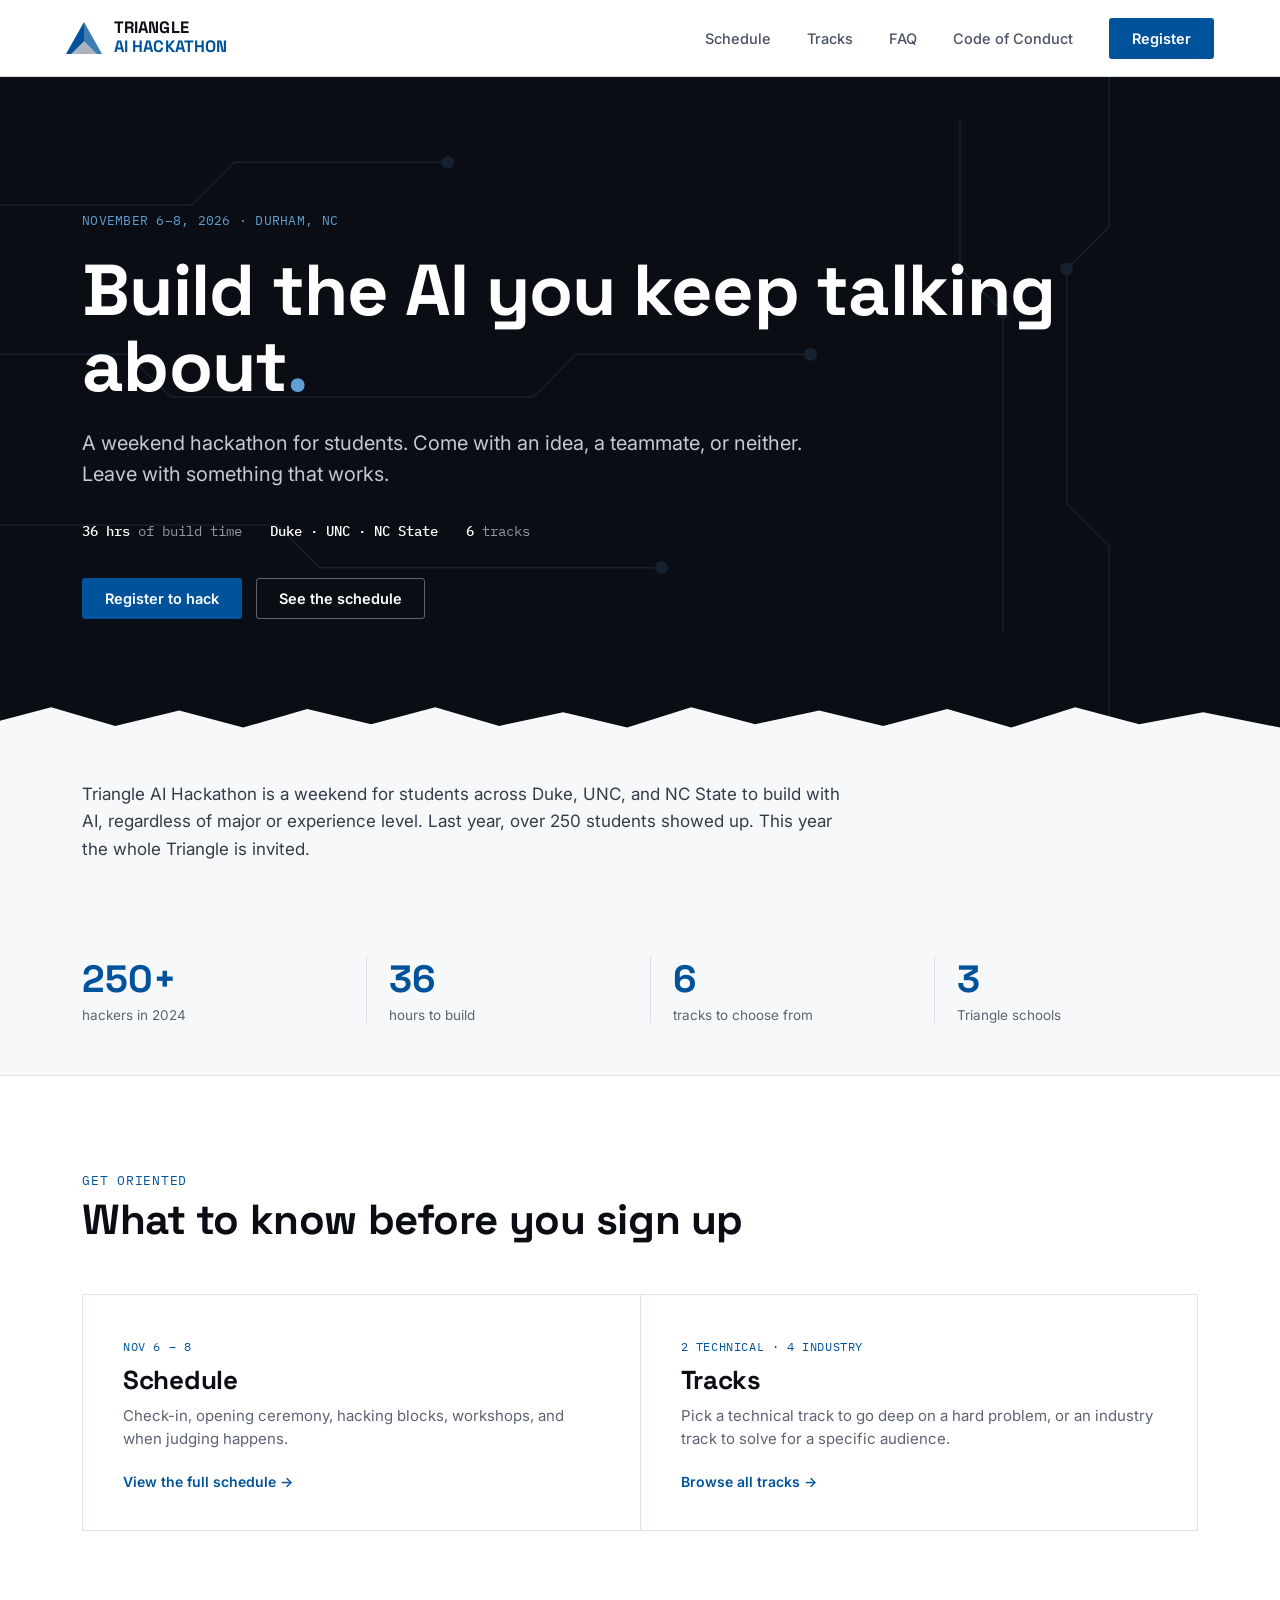
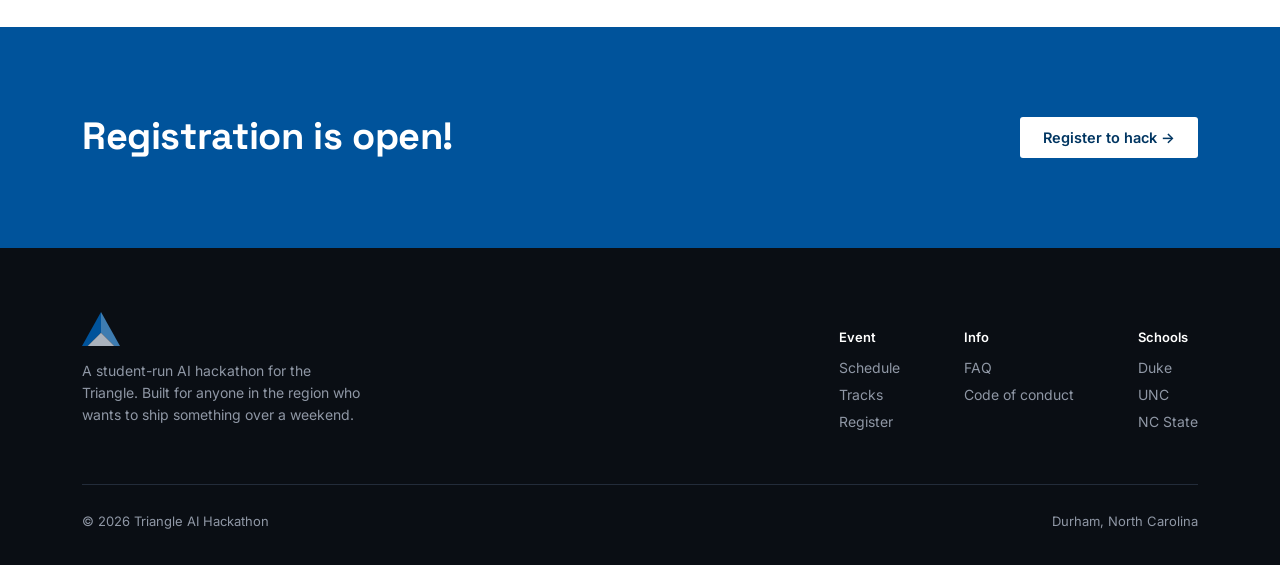
==== index.html @ 29e6e309 "smaller updates" ====
<!DOCTYPE html>
<html lang="en">
<head>
<meta charset="UTF-8">
<meta name="viewport" content="width=device-width, initial-scale=1.0">
<title>Triangle AI Hackathon</title>
<link rel="preconnect" href="https://fonts.googleapis.com">
<link rel="preconnect" href="https://fonts.gstatic.com" crossorigin>
<link href="https://fonts.googleapis.com/css2?family=Space+Grotesk:wght@500;600;700&family=Inter:wght@400;500;600&family=IBM+Plex+Mono:wght@500&display=swap" rel="stylesheet">
<link rel="stylesheet" href="styles.css">
<link rel="icon" type="image/svg+xml" href="logo/logo-mark-tight.svg">
</head>
<body>
<header>
  <div class="wrap nav">
    <a href="index.html" class="brand">
      <img class="mark" src="logo/logo-mark-tight.svg" alt="">
      <span class="brand-text">TRIANGLE<span>AI HACKATHON</span></span>
    </a>
    <nav class="links">
      <a class="nav-link" href="schedule.html">Schedule</a>
      <a class="nav-link" href="tracks.html">Tracks</a>
      <a class="nav-link" href="faq.html">FAQ</a>
      <a class="nav-link" href="code-of-conduct.html">Code of Conduct</a>
      <a class="btn btn-primary" href="https://duke.qualtrics.com/jfe/form/SV_09btZzl4Cdpi0Ae" target="_blank" rel="noopener">Register</a>
    </nav>
  </div>
</header>

<section class="hero">
  <svg class="hero-circuit" viewBox="0 0 1200 600" preserveAspectRatio="none">
    <g fill="none" stroke="#4e86be" stroke-width="1.4">
      <path d="M0 120 H180 L220 80 H420"/>
      <path d="M0 260 H120 L160 300 H500 L540 260 H760"/>
      <path d="M0 420 H260 L300 460 H620"/>
      <path d="M900 40 V180 L940 220 V520"/>
      <path d="M1040 0 V140 L1000 180 V400 L1040 440 V600"/>
    </g>
    <g fill="#4e86be">
      <circle cx="420" cy="80" r="6"/>
      <circle cx="760" cy="260" r="6"/>
      <circle cx="620" cy="460" r="6"/>
      <circle cx="940" cy="220" r="6"/>
      <circle cx="1000" cy="180" r="6"/>
    </g>
  </svg>
  <div class="wrap hero-grid">
    <div class="hero-copy">
      <span class="hero-eyebrow">NOVEMBER 6&ndash;8, 2026 &middot; DURHAM, NC</span>
      <h1>Build the AI you keep talking about<span class="accent">.</span></h1>
      <p class="hero-sub">A weekend hackathon for students. Come with an idea, a teammate, or neither. Leave with something that works.</p>
      <div class="hero-meta">
        <span><strong>36 hrs</strong> of build time</span>
        <span><strong>Duke &middot; UNC &middot; NC State</strong></span>
        <span><strong>6</strong> tracks</span>
      </div>
      <div class="hero-actions">
        <a href="https://duke.qualtrics.com/jfe/form/SV_09btZzl4Cdpi0Ae" target="_blank" rel="noopener" class="btn btn-primary">Register to hack</a>
        <a href="schedule.html" class="btn btn-ghost-dark">See the schedule</a>
      </div>
    </div>
  </div>
  <span class="jagged"></span>
</section>

<section class="stats">
  <div class="wrap">
    <p class="about-line">Triangle AI Hackathon is a weekend for students across Duke, UNC, and NC State to build with AI, regardless of major or experience level. Last year, over 250 students showed up. This year the whole Triangle is invited.</p>
    <div class="stats-row">
      <div class="stat"><div class="num">250+</div><div class="label">hackers in 2024</div></div>
      <div class="stat"><div class="num">36</div><div class="label">hours to build</div></div>
      <div class="stat"><div class="num">6</div><div class="label">tracks to choose from</div></div>
      <div class="stat"><div class="num">3</div><div class="label">Triangle schools</div></div>
    </div>
  </div>
</section>

<section class="teasers">
  <div class="wrap">
    <div class="section-head">
      <div>
        <span class="section-tag">Get oriented</span>
        <h2>What to know before you sign up</h2>
      </div>
    </div>
    <div class="teaser-grid">
      <a class="teaser-card" href="schedule.html">
        <div>
          <span class="teaser-kicker">Nov 6 &ndash; 8</span>
          <h3>Schedule</h3>
          <p class="desc">Check-in, opening ceremony, hacking blocks, workshops, and when judging happens.</p>
        </div>
        <span class="teaser-go">View the full schedule &rarr;</span>
      </a>
      <a class="teaser-card" href="tracks.html">
        <div>
          <span class="teaser-kicker">2 technical &middot; 4 industry</span>
          <h3>Tracks</h3>
          <p class="desc">Pick a technical track to go deep on a hard problem, or an industry track to solve for a specific audience.</p>
        </div>
        <span class="teaser-go">Browse all tracks &rarr;</span>
      </a>
    </div>
  </div>
</section>

<section class="cta-band" id="register">
  <div class="wrap cta-inner">
    <div>
      <h2>Registration is open!</h2>    </div>
    <a href="https://duke.qualtrics.com/jfe/form/SV_09btZzl4Cdpi0Ae" target="_blank" rel="noopener" class="btn btn-on-blue">Register to hack &rarr;</a>
  </div>
</section>

<footer>
  <div class="wrap">
    <div class="foot-top">
      <div class="foot-brand">
        <img class="mark" src="logo/logo-mark-tight.svg" alt="">
        <p>A student-run AI hackathon for the Triangle. Built for anyone in the region who wants to ship something over a weekend.</p>
      </div>
      <div class="foot-cols">
        <div class="foot-col">
          <h4>Event</h4>
          <a href="schedule.html">Schedule</a>
          <a href="tracks.html">Tracks</a>
          <a href="https://duke.qualtrics.com/jfe/form/SV_09btZzl4Cdpi0Ae" target="_blank" rel="noopener">Register</a>
        </div>
        <div class="foot-col">
          <h4>Info</h4>
          <a href="faq.html">FAQ</a>
          <a href="code-of-conduct.html">Code of conduct</a>
        </div>
        <div class="foot-col">
          <h4>Schools</h4>
          <a href="#">Duke</a>
          <a href="#">UNC</a>
          <a href="#">NC State</a>
        </div>
      </div>
    </div>
    <div class="foot-bottom">
      <span>&copy; 2026 Triangle AI Hackathon</span>
      <span>Durham, North Carolina</span>
    </div>
  </div>
</footer>
</body>
</html>
---- styles.css ----
:root{
  --ink:#0a0e14;
  --ink-soft:#131a24;
  --blue:#00539b;
  --blue-deep:#003561;
  --blue-soft:#5f9fd4;
  --silver:#aab2bd;
  --silver-light:#e9ecf1;
  --paper:#f7f8fa;
  --white:#ffffff;
  --line:#dde1e8;
  --line-dark:#232c3a;
  --display: 'Space Grotesk', sans-serif;
  --body: 'Inter', sans-serif;
  --mono: 'IBM Plex Mono', monospace;
}
*{box-sizing:border-box;}
html{scroll-behavior:smooth;}
body{
  margin:0;
  font-family:var(--body);
  color:var(--ink);
  background:var(--paper);
  -webkit-font-smoothing:antialiased;
}
a{color:inherit;text-decoration:none;}
img,svg{display:block;max-width:100%;}
.wrap{max-width:1180px;margin:0 auto;padding:0 32px;}
h1,h2,h3{font-family:var(--display);margin:0;line-height:1.05;letter-spacing:-0.01em;}
p{margin:0;}
.mark{display:block;}

/* ---------- NAV ---------- */
header{position:sticky;top:0;z-index:40;background:rgba(255,255,255,0.92);backdrop-filter:blur(10px);border-bottom:1px solid var(--line);}
.nav{display:flex;align-items:center;justify-content:space-between;height:76px;}
.wrap.nav{padding:0 16px;}
.brand{display:flex;align-items:center;gap:12px;}
.brand .mark{height:32px;width:auto;}
.brand-text{font-family:var(--display);font-weight:700;font-size:16.5px;letter-spacing:0.01em;line-height:1.15;}
.brand-text span{display:block;color:var(--blue);}
nav.links{display:flex;align-items:center;gap:36px;}
nav.links a.nav-link{font-size:14.5px;font-weight:500;color:#4a5361;position:relative;padding:4px 0;}
nav.links a.nav-link.current{color:var(--ink);}
nav.links a.nav-link:hover{color:var(--ink);}
nav.links a.nav-link::after{content:"";position:absolute;left:0;right:0;bottom:-2px;height:2px;background:var(--blue);transform:scaleX(0);transform-origin:left;transition:transform .2s ease;}
nav.links a.nav-link:hover::after,nav.links a.nav-link.current::after{transform:scaleX(1);}
.btn{display:inline-flex;align-items:center;gap:8px;font-family:var(--body);font-weight:600;font-size:14.5px;padding:11px 22px;border-radius:3px;border:1.5px solid transparent;cursor:pointer;transition:all .18s ease;}
.btn-primary{background:var(--blue);color:#fff;}
.btn-primary:hover{background:var(--blue-deep);}
.btn-ghost-dark{border-color:rgba(255,255,255,0.35);color:#fff;}
.btn-ghost-dark:hover{border-color:#fff;background:rgba(255,255,255,0.08);}
.btn-ghost-light{border-color:#c9ced7;color:var(--ink);}
.btn-ghost-light:hover{border-color:var(--ink);}
.btn-on-blue{background:#fff;color:var(--blue-deep);}
.btn-on-blue:hover{background:var(--silver-light);}

/* ---------- PAGE HEADER (non-home pages) ---------- */
.page-header{background:var(--ink);color:#fff;padding:180px 0 132px;position:relative;overflow:hidden;}
.page-header .wrap{position:relative;z-index:2;}
.page-header .section-tag{color:var(--blue-soft);}
.page-header h1{font-size:clamp(42px,6vw,68px);color:#fff;}
.page-header p{color:#a7aebb;font-size:18px;max-width:560px;margin-top:18px;line-height:1.6;}

/* ---------- HERO (home only) ---------- */
.hero{position:relative;overflow:hidden;background:var(--ink);color:#fff;padding:132px 0 0;}
.hero-circuit{position:absolute;inset:0;opacity:0.16;pointer-events:none;}
.hero-grid{position:relative;z-index:2;}
.hero-copy{max-width:1000px;}
.hero-eyebrow{font-family:var(--mono);font-size:13px;color:var(--blue-soft);letter-spacing:0.02em;margin-bottom:40px;}
.hero h1{font-size:clamp(48px, 6.4vw, 72px);font-weight:700;color:#fff;margin-top:24px;}
.hero h1 .accent{color:var(--blue-soft);}
.hero-sub{font-size:20px;color:#c3c9d3;max-width:760px;margin-top:24px;line-height:1.55;}
.hero-meta{display:flex;gap:28px;flex-wrap:wrap;margin-top:32px;font-family:var(--mono);font-size:13.5px;color:#8f97a5;}
.hero-meta strong{color:#fff;font-weight:500;}
.hero-actions{display:flex;gap:14px;margin-top:38px;padding-bottom:88px;flex-wrap:wrap;}

.jagged{display:block;width:100%;height:34px;background:var(--paper);clip-path:polygon(0% 100%,0% 40%,4% 0%,9% 55%,14% 10%,19% 60%,24% 5%,29% 50%,34% 0%,39% 55%,44% 15%,49% 60%,54% 0%,59% 50%,64% 10%,69% 55%,74% 5%,79% 60%,84% 0%,89% 50%,94% 15%,100% 60%,100% 100%);}
.jagged.on-ink{background:var(--ink);}

/* ---------- STATS STRIP ---------- */
.stats{background:var(--paper);border-bottom:1px solid var(--line);}
.stats-row{display:grid;grid-template-columns:repeat(4,1fr);padding:52px 0;gap:20px;}
.stat{border-left:1px solid var(--line);padding-left:22px;}
.stat:first-child{border-left:none;padding-left:0;}
.stat .num{font-family:var(--display);font-size:38px;font-weight:700;color:var(--blue);}
.stat .label{font-size:13.5px;color:#5c6472;margin-top:4px;}
.about-line{max-width:760px;font-size:17px;color:#333c48;line-height:1.6;padding:40px 0 40px;}

/* ---------- TEASER LINKS (home) ---------- */
.teasers{background:#fff;padding:96px 0;}
.teaser-grid{display:grid;grid-template-columns:repeat(2,1fr);gap:1px;background:var(--line);border:1px solid var(--line);margin-top:52px;}
.teaser-card{background:#fff;padding:40px;display:flex;flex-direction:column;justify-content:space-between;min-height:220px;transition:background .18s ease;}
.teaser-card:hover{background:var(--paper);}
.teaser-kicker{font-family:var(--mono);font-size:12px;color:var(--blue);text-transform:uppercase;letter-spacing:0.05em;}
.teaser-card h3{font-size:26px;margin-top:12px;}
.teaser-card p.desc{color:#5c6472;font-size:15px;margin-top:10px;line-height:1.55;}
.teaser-go{font-weight:600;font-size:14px;color:var(--blue);margin-top:22px;}

/* ---------- SECTION HEADS ---------- */
.section{padding:96px 0;}
.section-head{display:flex;justify-content:space-between;align-items:flex-end;gap:24px;margin-bottom:52px;flex-wrap:wrap;}
.section-head h2{font-size:clamp(30px,3.6vw,42px);}
.section-head p{color:#5c6472;font-size:15.5px;max-width:380px;line-height:1.55;}
.section-tag{font-family:var(--mono);font-size:12.5px;color:var(--blue);text-transform:uppercase;letter-spacing:0.06em;margin-bottom:10px;display:block;}
.on-dark .section-tag{color:var(--blue-soft);}
.on-dark .section-head p{color:#a7aebb;}

/* ---------- SCHEDULE ---------- */
.schedule{background:#fff;}
.day-tabs{display:flex;gap:8px;margin-bottom:36px;}
.day-tab{font-family:var(--mono);font-size:13px;padding:9px 18px;border:1px solid var(--line);border-radius:3px;color:#5c6472;background:#fff;cursor:pointer;transition:all .15s ease;}
.day-tab:hover{border-color:var(--ink);color:var(--ink);}
.day-tab.active{background:var(--ink);color:#fff;border-color:var(--ink);}
.day-panel{display:none;}
.day-panel.active{display:block;}
.timeline{border-top:1px solid var(--line);}
.t-row{display:grid;grid-template-columns:120px 1fr;gap:24px;padding:22px 0;border-bottom:1px solid var(--line);}
.t-time{font-family:var(--mono);font-size:13.5px;color:var(--blue);padding-top:2px;}
.t-title{font-weight:600;font-size:16px;}
.t-desc{color:#5c6472;font-size:14.5px;margin-top:4px;line-height:1.5;}

/* ---------- TRACKS ---------- */
.tracks{background:#fff;color:var(--ink);}
.track-group-label{display:flex;align-items:center;gap:14px;margin:0 0 24px;}
.track-group-label .n{font-family:var(--mono);font-size:12px;color:var(--blue);text-transform:uppercase;letter-spacing:0.06em;}
.track-group-label .rule{flex:1;height:1px;background:var(--line);}
.track-featured{display:grid;grid-template-columns:repeat(2,1fr);gap:1px;background:var(--line);border:1px solid var(--line);margin-bottom:72px;}
.track-featured .track-card{min-height:260px;padding:44px 38px;justify-content:flex-start;}
.track-featured .track-name{font-size:28px;}
.track-featured .track-desc{font-size:15px;max-width:340px;}
.track-featured.industry{margin-bottom:0;}
.track-card{background:#fff;padding:30px 26px;min-height:190px;display:flex;flex-direction:column;justify-content:space-between;}
.track-card:hover{background:var(--paper);}
.track-icon{width:44px;height:44px;border-radius:10px;background:#eaf1f8;display:flex;align-items:center;justify-content:center;margin-bottom:16px;}
.track-icon svg{width:22px;height:22px;color:var(--blue);}
.track-kind{font-family:var(--mono);font-size:11px;letter-spacing:0.04em;text-transform:uppercase;color:var(--blue);}
.track-name{font-family:var(--display);font-size:20px;font-weight:600;margin-top:14px;color:var(--ink);}
.track-desc{color:#5c6472;font-size:13.5px;line-height:1.55;margin-top:10px;}

/* ---------- FAQ ---------- */
.faq-list{border-top:1px solid var(--line);}
.faq-item{border-bottom:1px solid var(--line);}
.faq-q{width:100%;text-align:left;background:none;border:none;cursor:pointer;padding:24px 0;display:flex;justify-content:space-between;align-items:center;gap:20px;font-family:var(--body);font-weight:600;font-size:16px;color:var(--ink);}
.faq-q .plus{font-family:var(--mono);font-size:18px;color:var(--blue);transition:transform .2s ease;flex:none;}
.faq-item.open .plus{transform:rotate(45deg);}
.faq-a{max-height:0;overflow:hidden;transition:max-height .25s ease;}
.faq-item.open .faq-a{max-height:400px;}
.faq-a-inner{padding:0 0 24px;color:#5c6472;font-size:14.5px;line-height:1.65;max-width:900px;}


/* ---------- CODE OF CONDUCT ---------- */
.conduct-body{max-width:720px;}
.conduct-body h3{font-size:19px;margin-top:40px;margin-bottom:14px;}
.conduct-body h3:first-child{margin-top:0;}
.conduct-body p{color:#3a4250;font-size:15.5px;line-height:1.7;margin-bottom:14px;}
.conduct-body a.email{color:var(--blue);font-weight:600;}

/* ---------- CTA BAND ---------- */
.cta-band{background:var(--blue);color:#fff;padding:90px 0;}
.cta-inner{display:flex;justify-content:space-between;align-items:center;gap:32px;flex-wrap:wrap;}
.cta-inner h2{font-size:clamp(28px,3.4vw,38px);max-width:520px;}
.cta-note{font-size:14px;color:#cfe0f0;margin-top:10px;}

/* ---------- FOOTER ---------- */
footer{background:var(--ink);color:#8f97a5;padding:64px 0 36px;}
.foot-top{display:flex;justify-content:space-between;gap:40px;flex-wrap:wrap;padding-bottom:44px;border-bottom:1px solid var(--line-dark);}
.foot-brand .mark{height:34px;width:auto;margin-bottom:14px;}
.foot-brand p{font-size:14px;max-width:280px;line-height:1.6;}
.foot-cols{display:flex;gap:64px;flex-wrap:wrap;}
.foot-col h4{font-family:var(--body);font-size:13px;color:#fff;font-weight:600;margin-bottom:14px;}
.foot-col a{display:block;font-size:14px;color:#8f97a5;margin-bottom:10px;}
.foot-col a:hover{color:#fff;}
.foot-bottom{display:flex;justify-content:space-between;padding-top:28px;font-size:13px;flex-wrap:wrap;gap:10px;}

@media (max-width: 860px){
  nav.links{display:none;}
  .stats-row{grid-template-columns:repeat(2,1fr);}
  .stat:nth-child(3){border-left:none;padding-left:0;}
  .teaser-grid{grid-template-columns:1fr;}
  .track-featured{grid-template-columns:1fr;}
  .t-row{grid-template-columns:1fr;gap:6px;}
  .foot-top{flex-direction:column;}
}
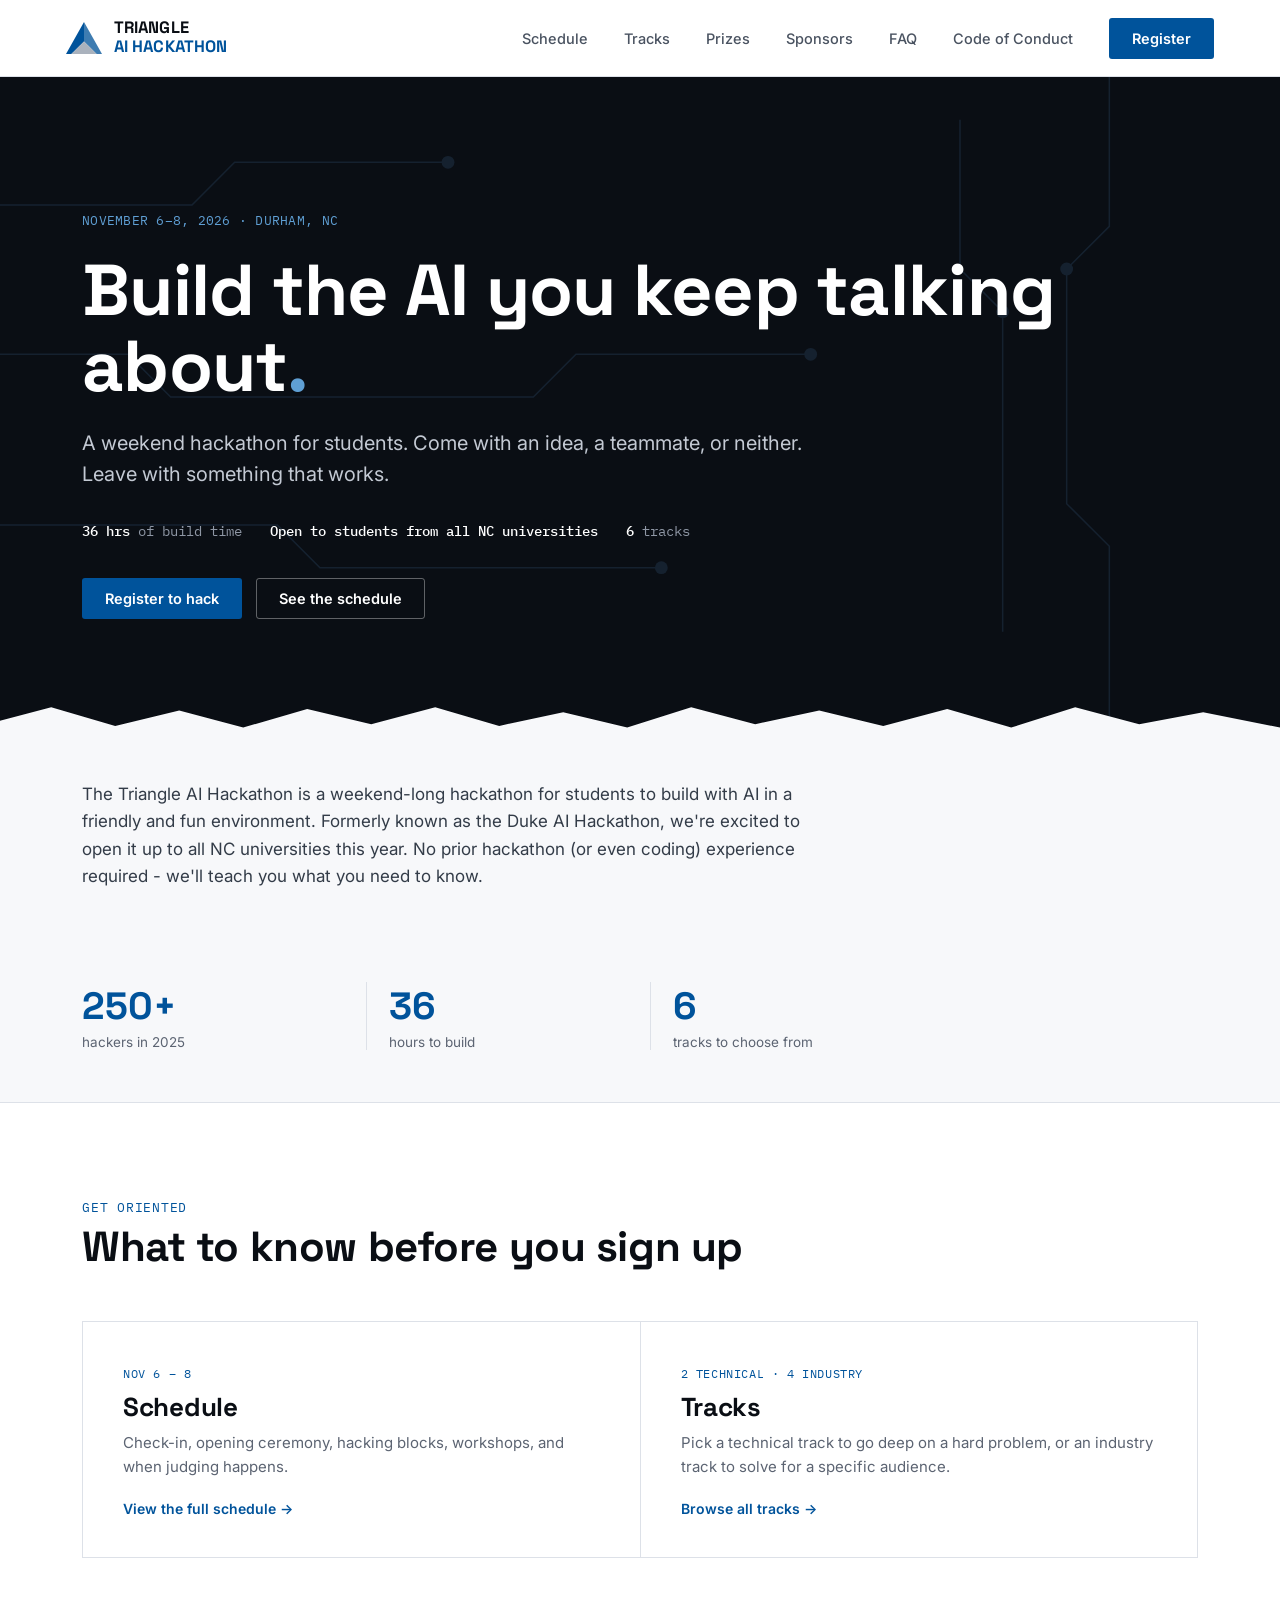
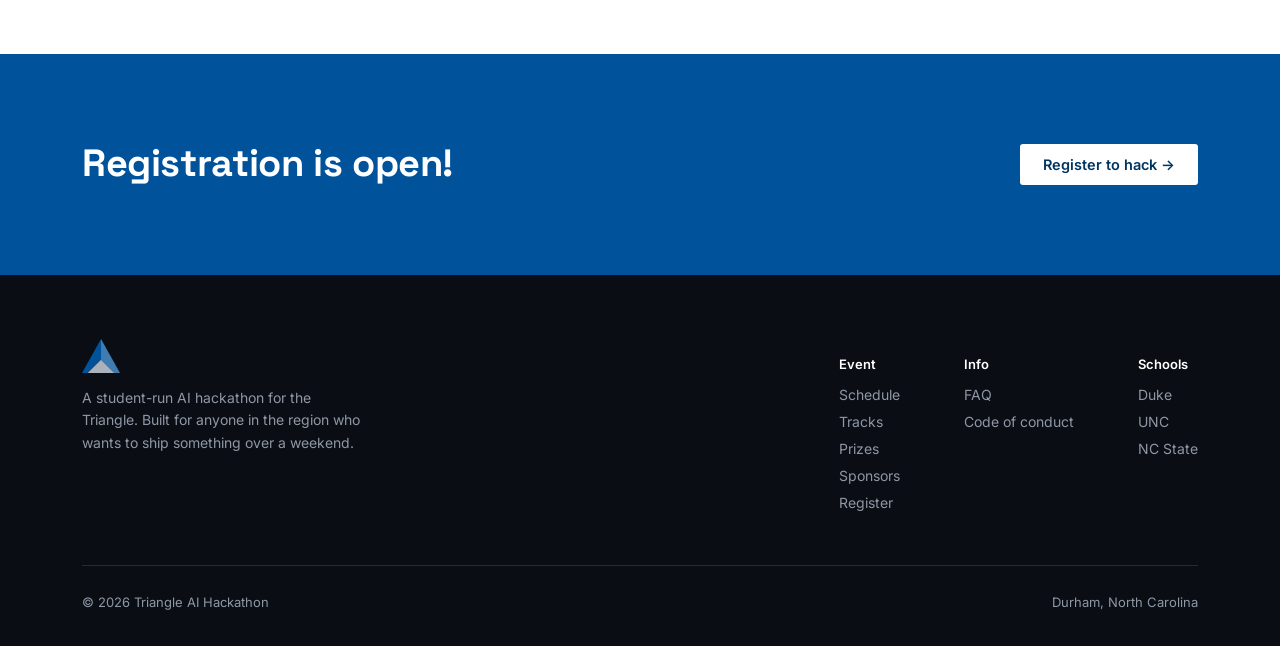
==== commit ca23fc5d: "added Prizes and Sponsors pages" ====
--- a/index.html
+++ b/index.html
@@ -20,6 +20,8 @@
     <nav class="links">
       <a class="nav-link" href="schedule.html">Schedule</a>
       <a class="nav-link" href="tracks.html">Tracks</a>
+      <a class="nav-link" href="prizes.html">Prizes</a>
+      <a class="nav-link" href="sponsors.html">Sponsors</a>
       <a class="nav-link" href="faq.html">FAQ</a>
       <a class="nav-link" href="code-of-conduct.html">Code of Conduct</a>
       <a class="btn btn-primary" href="https://duke.qualtrics.com/jfe/form/SV_09btZzl4Cdpi0Ae" target="_blank" rel="noopener">Register</a>
@@ -51,7 +53,7 @@
       <p class="hero-sub">A weekend hackathon for students. Come with an idea, a teammate, or neither. Leave with something that works.</p>
       <div class="hero-meta">
         <span><strong>36 hrs</strong> of build time</span>
-        <span><strong>Duke &middot; UNC &middot; NC State</strong></span>
+        <span><strong>Open to students from all NC universities</strong></span>
         <span><strong>6</strong> tracks</span>
       </div>
       <div class="hero-actions">
@@ -65,12 +67,11 @@
 
 <section class="stats">
   <div class="wrap">
-    <p class="about-line">Triangle AI Hackathon is a weekend for students across Duke, UNC, and NC State to build with AI, regardless of major or experience level. Last year, over 250 students showed up. This year the whole Triangle is invited.</p>
+    <p class="about-line">The Triangle AI Hackathon is a weekend-long hackathon for students to build with AI in a friendly and fun environment. Formerly known as the Duke AI Hackathon, we're excited to open it up to all NC universities this year. No prior hackathon (or even coding) experience required - we'll teach you what you need to know.</p>
     <div class="stats-row">
-      <div class="stat"><div class="num">250+</div><div class="label">hackers in 2024</div></div>
+      <div class="stat"><div class="num">250+</div><div class="label">hackers in 2025</div></div>
       <div class="stat"><div class="num">36</div><div class="label">hours to build</div></div>
       <div class="stat"><div class="num">6</div><div class="label">tracks to choose from</div></div>
-      <div class="stat"><div class="num">3</div><div class="label">Triangle schools</div></div>
     </div>
   </div>
 </section>
@@ -124,6 +125,8 @@
           <h4>Event</h4>
           <a href="schedule.html">Schedule</a>
           <a href="tracks.html">Tracks</a>
+          <a href="prizes.html">Prizes</a>
+          <a href="sponsors.html">Sponsors</a>
           <a href="https://duke.qualtrics.com/jfe/form/SV_09btZzl4Cdpi0Ae" target="_blank" rel="noopener">Register</a>
         </div>
         <div class="foot-col">
--- a/styles.css
+++ b/styles.css
@@ -137,6 +137,29 @@
 .track-name{font-family:var(--display);font-size:20px;font-weight:600;margin-top:14px;color:var(--ink);}
 .track-desc{color:#5c6472;font-size:13.5px;line-height:1.55;margin-top:10px;}
 
+/* ---------- PRIZES ---------- */
+.prizes{background:#fff;}
+.prize-grid{display:grid;gap:20px;}
+.prize-grid.places{grid-template-columns:repeat(3,1fr);margin-bottom:72px;}
+.prize-grid.tracks{grid-template-columns:repeat(2,1fr);}
+.prize-card{background:#fff;border:1px solid var(--line);padding:44px 38px;min-height:240px;display:flex;flex-direction:column;}
+.prize-card:hover{background:var(--paper);}
+.prize-place{font-family:var(--mono);font-weight:700;font-size:12px;letter-spacing:0.04em;text-transform:uppercase;color:var(--blue);}
+.prize-amount{font-family:var(--display);font-size:28px;font-weight:600;margin-top:16px;line-height:1.15;color:var(--ink);}
+.prize-detail{color:#5c6472;font-size:15px;line-height:1.55;margin-top:10px;}
+.prize-sponsor{color:#5c6472;font-size:14.5px;line-height:1.5;margin-top:14px;}
+.prize-card > .prize-sponsor:last-child{margin-top:auto;padding-top:28px;}
+.prize-also{margin-top:28px;padding-top:28px;border-top:1px solid var(--line);}
+.prize-sponsor a{color:var(--blue);font-weight:600;}
+.prize-sponsor a:hover{text-decoration:underline;}
+
+/* ---------- SPONSORS ---------- */
+.sponsors{background:#fff;}
+.sponsor-grid{display:grid;grid-template-columns:repeat(3,1fr);gap:20px;}
+.sponsor-card{background:#fff;border:1px solid var(--line);min-height:180px;display:flex;align-items:center;justify-content:center;padding:36px 32px;}
+.sponsor-card:hover{background:var(--paper);}
+.sponsor-card img{width:100%;height:84px;object-fit:contain;}
+
 /* ---------- FAQ ---------- */
 .faq-list{border-top:1px solid var(--line);}
 .faq-item{border-bottom:1px solid var(--line);}
@@ -178,6 +201,7 @@
   .stat:nth-child(3){border-left:none;padding-left:0;}
   .teaser-grid{grid-template-columns:1fr;}
   .track-featured{grid-template-columns:1fr;}
+  .prize-grid.places,.prize-grid.tracks,.sponsor-grid{grid-template-columns:1fr;}
   .t-row{grid-template-columns:1fr;gap:6px;}
   .foot-top{flex-direction:column;}
 }
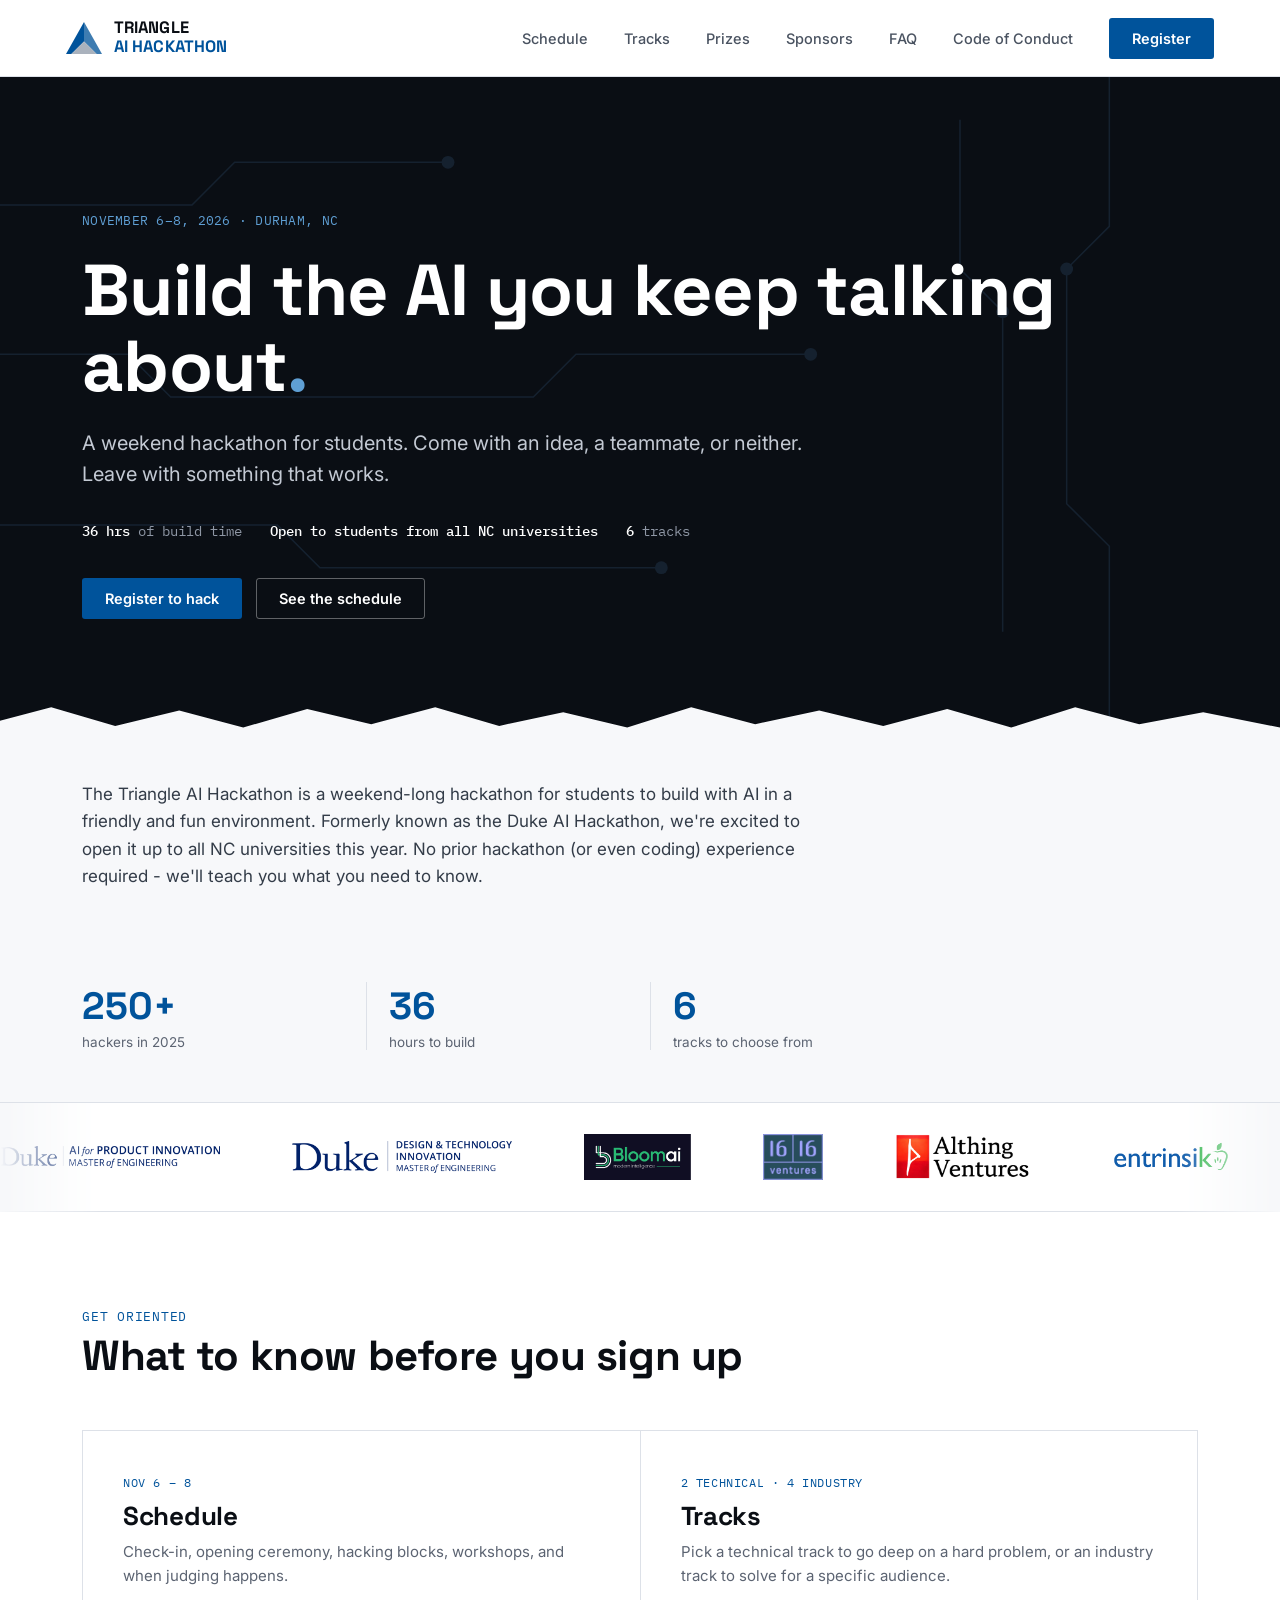
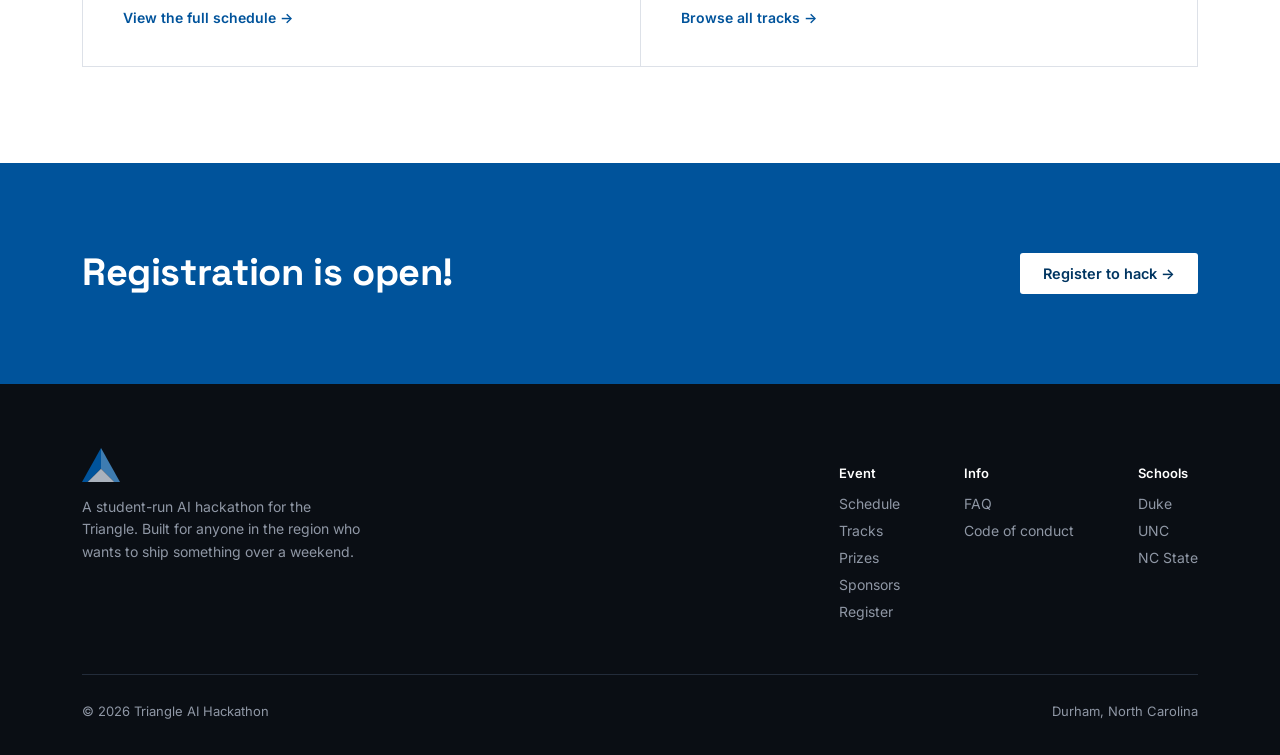
==== commit c2c0b6d3: "added sponsors ribbon to home" ====
--- a/index.html
+++ b/index.html
@@ -76,6 +76,29 @@
   </div>
 </section>
 
+<section class="logo-ribbon" aria-label="Sponsors">
+  <div class="ribbon-track">
+    <div class="ribbon-set">
+      <a href="https://masters.pratt.duke.edu/aipi/" target="_blank" rel="noopener"><img src="sponsors/Duke-MEng-AIPI-Logo-RGB-Horizontal-Navy.png" alt="Duke Master of Engineering in AI for Product Innovation"></a>
+      <a href="https://masters.pratt.duke.edu/design-technology-innovation/" target="_blank" rel="noopener"><img src="sponsors/Duke-MEng-DTI-Logo-RGB-Horizontal-Navy-768x110.png" alt="Duke Master of Engineering in Design and Technology Innovation"></a>
+      <a href="https://bloomai.co/" target="_blank" rel="noopener"><img src="sponsors/bloomai.jpg" alt="Bloom AI"></a>
+      <a href="https://www.1616ventures.com/" target="_blank" rel="noopener"><img src="sponsors/1616ventures.png" alt="1616 Ventures"></a>
+      <a href="https://althingventures.com/" target="_blank" rel="noopener"><img src="sponsors/althing-logo.png" alt="Althing Ventures"></a>
+      <a href="https://www.entrinsik.com/" target="_blank" rel="noopener"><img src="sponsors/entrinsik-logo.DRVSsdva.png" alt="Entrinsik"></a>
+      <a href="https://www.unlimited.ai/" target="_blank" rel="noopener"><img src="sponsors/unlimitedai.jpeg" alt="Unlimited AI"></a>
+    </div>
+    <div class="ribbon-set" aria-hidden="true">
+      <a href="https://masters.pratt.duke.edu/aipi/" target="_blank" rel="noopener" tabindex="-1"><img src="sponsors/Duke-MEng-AIPI-Logo-RGB-Horizontal-Navy.png" alt=""></a>
+      <a href="https://masters.pratt.duke.edu/design-technology-innovation/" target="_blank" rel="noopener" tabindex="-1"><img src="sponsors/Duke-MEng-DTI-Logo-RGB-Horizontal-Navy-768x110.png" alt=""></a>
+      <a href="https://bloomai.co/" target="_blank" rel="noopener" tabindex="-1"><img src="sponsors/bloomai.jpg" alt=""></a>
+      <a href="https://www.1616ventures.com/" target="_blank" rel="noopener" tabindex="-1"><img src="sponsors/1616ventures.png" alt=""></a>
+      <a href="https://althingventures.com/" target="_blank" rel="noopener" tabindex="-1"><img src="sponsors/althing-logo.png" alt=""></a>
+      <a href="https://www.entrinsik.com/" target="_blank" rel="noopener" tabindex="-1"><img src="sponsors/entrinsik-logo.DRVSsdva.png" alt=""></a>
+      <a href="https://www.unlimited.ai/" target="_blank" rel="noopener" tabindex="-1"><img src="sponsors/unlimitedai.jpeg" alt=""></a>
+    </div>
+  </div>
+</section>
+
 <section class="teasers">
   <div class="wrap">
     <div class="section-head">
--- a/styles.css
+++ b/styles.css
@@ -86,6 +86,18 @@
 .stat .label{font-size:13.5px;color:#5c6472;margin-top:4px;}
 .about-line{max-width:760px;font-size:17px;color:#333c48;line-height:1.6;padding:40px 0 40px;}
 
+/* ---------- SPONSOR RIBBON (home) ---------- */
+.logo-ribbon{background:#fff;border-bottom:1px solid var(--line);overflow:hidden;padding:28px 0;-webkit-mask-image:linear-gradient(90deg,transparent,#000 8%,#000 92%,transparent);mask-image:linear-gradient(90deg,transparent,#000 8%,#000 92%,transparent);}
+.ribbon-track{display:flex;width:max-content;animation:ribbon 42s linear infinite;}
+.logo-ribbon:hover .ribbon-track{animation-play-state:paused;}
+.ribbon-set{display:flex;align-items:center;gap:72px;padding-right:72px;}
+.ribbon-set a{display:flex;align-items:center;flex:none;height:52px;}
+.ribbon-set img{height:46px;width:auto;max-width:220px;object-fit:contain;}
+@keyframes ribbon{from{transform:translateX(0);}to{transform:translateX(-50%);}}
+@media (prefers-reduced-motion:reduce){
+  .ribbon-track{animation:none;}
+}
+
 /* ---------- TEASER LINKS (home) ---------- */
 .teasers{background:#fff;padding:96px 0;}
 .teaser-grid{display:grid;grid-template-columns:repeat(2,1fr);gap:1px;background:var(--line);border:1px solid var(--line);margin-top:52px;}
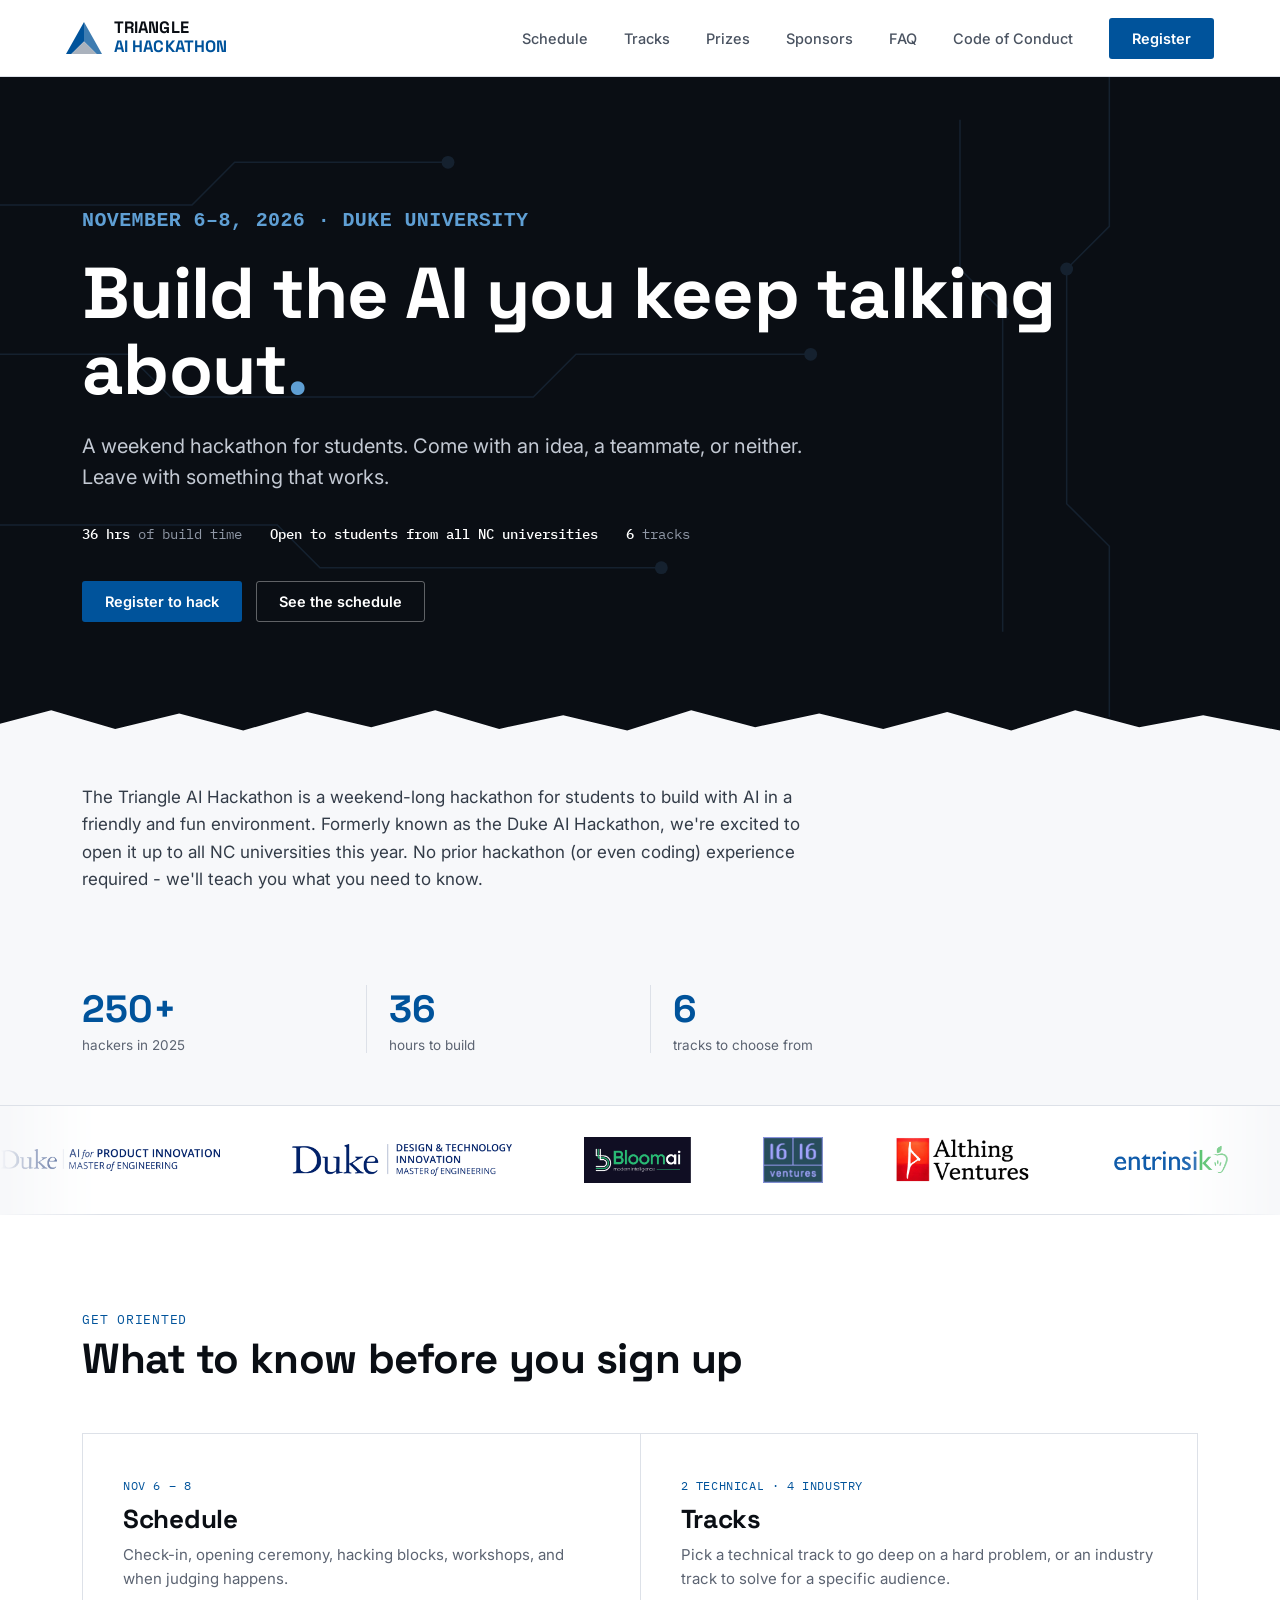
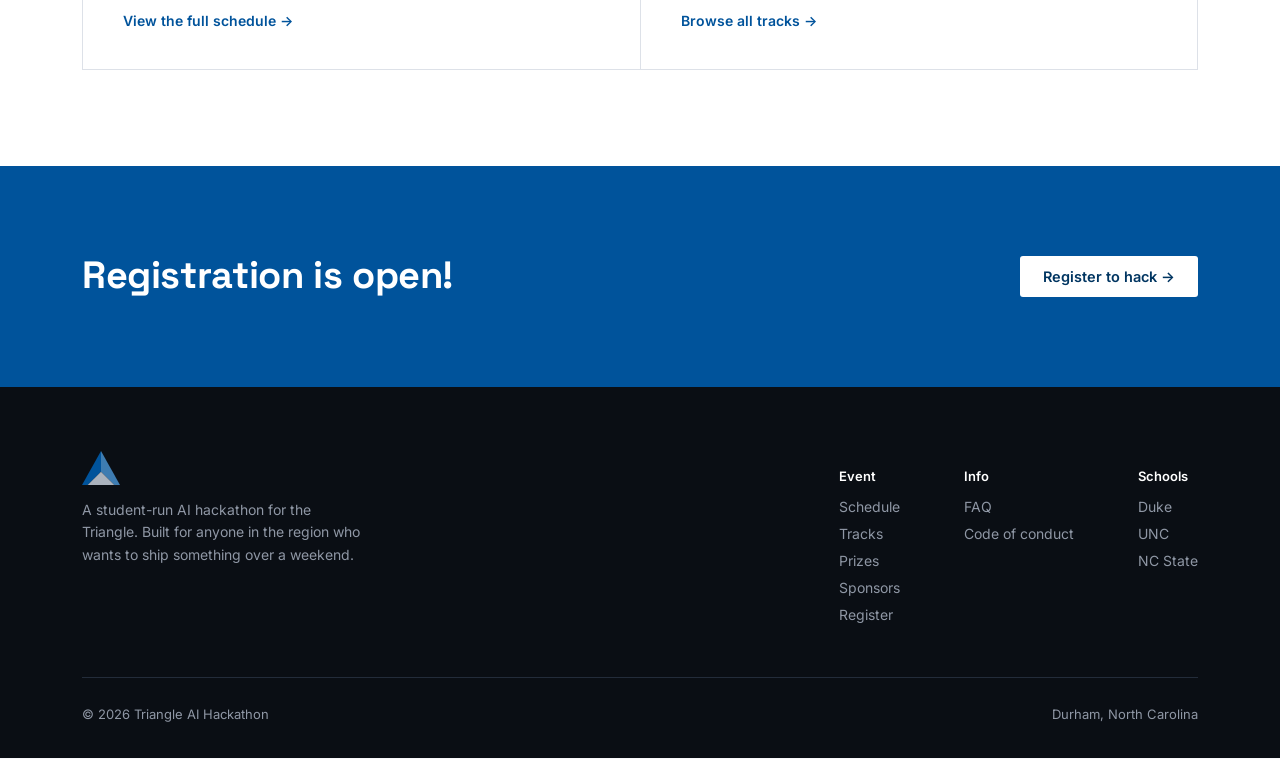
==== commit b7a92c92: "make the homepage date and location easier to see Co-authored-by: Cursor <cursoragent@cursor.com>" ====
--- a/index.html
+++ b/index.html
@@ -6,7 +6,7 @@
 <title>Triangle AI Hackathon</title>
 <link rel="preconnect" href="https://fonts.googleapis.com">
 <link rel="preconnect" href="https://fonts.gstatic.com" crossorigin>
-<link href="https://fonts.googleapis.com/css2?family=Space+Grotesk:wght@500;600;700&family=Inter:wght@400;500;600&family=IBM+Plex+Mono:wght@500&display=swap" rel="stylesheet">
+<link href="https://fonts.googleapis.com/css2?family=Space+Grotesk:wght@500;600;700&family=Inter:wght@400;500;600&family=IBM+Plex+Mono:wght@500;700&display=swap" rel="stylesheet">
 <link rel="stylesheet" href="styles.css">
 <link rel="icon" type="image/svg+xml" href="logo/logo-mark-tight.svg">
 </head>
@@ -48,7 +48,7 @@
   </svg>
   <div class="wrap hero-grid">
     <div class="hero-copy">
-      <span class="hero-eyebrow">NOVEMBER 6&ndash;8, 2026 &middot; DURHAM, NC</span>
+      <span class="hero-eyebrow">NOVEMBER 6&ndash;8, 2026 &middot; DUKE UNIVERSITY</span>
       <h1>Build the AI you keep talking about<span class="accent">.</span></h1>
       <p class="hero-sub">A weekend hackathon for students. Come with an idea, a teammate, or neither. Leave with something that works.</p>
       <div class="hero-meta">
--- a/styles.css
+++ b/styles.css
@@ -66,7 +66,7 @@
 .hero-circuit{position:absolute;inset:0;opacity:0.16;pointer-events:none;}
 .hero-grid{position:relative;z-index:2;}
 .hero-copy{max-width:1000px;}
-.hero-eyebrow{font-family:var(--mono);font-size:13px;color:var(--blue-soft);letter-spacing:0.02em;margin-bottom:40px;}
+.hero-eyebrow{font-family:var(--mono);font-weight:700;font-size:20px;color:var(--blue-soft);letter-spacing:0.02em;margin-bottom:40px;}
 .hero h1{font-size:clamp(48px, 6.4vw, 72px);font-weight:700;color:#fff;margin-top:24px;}
 .hero h1 .accent{color:var(--blue-soft);}
 .hero-sub{font-size:20px;color:#c3c9d3;max-width:760px;margin-top:24px;line-height:1.55;}
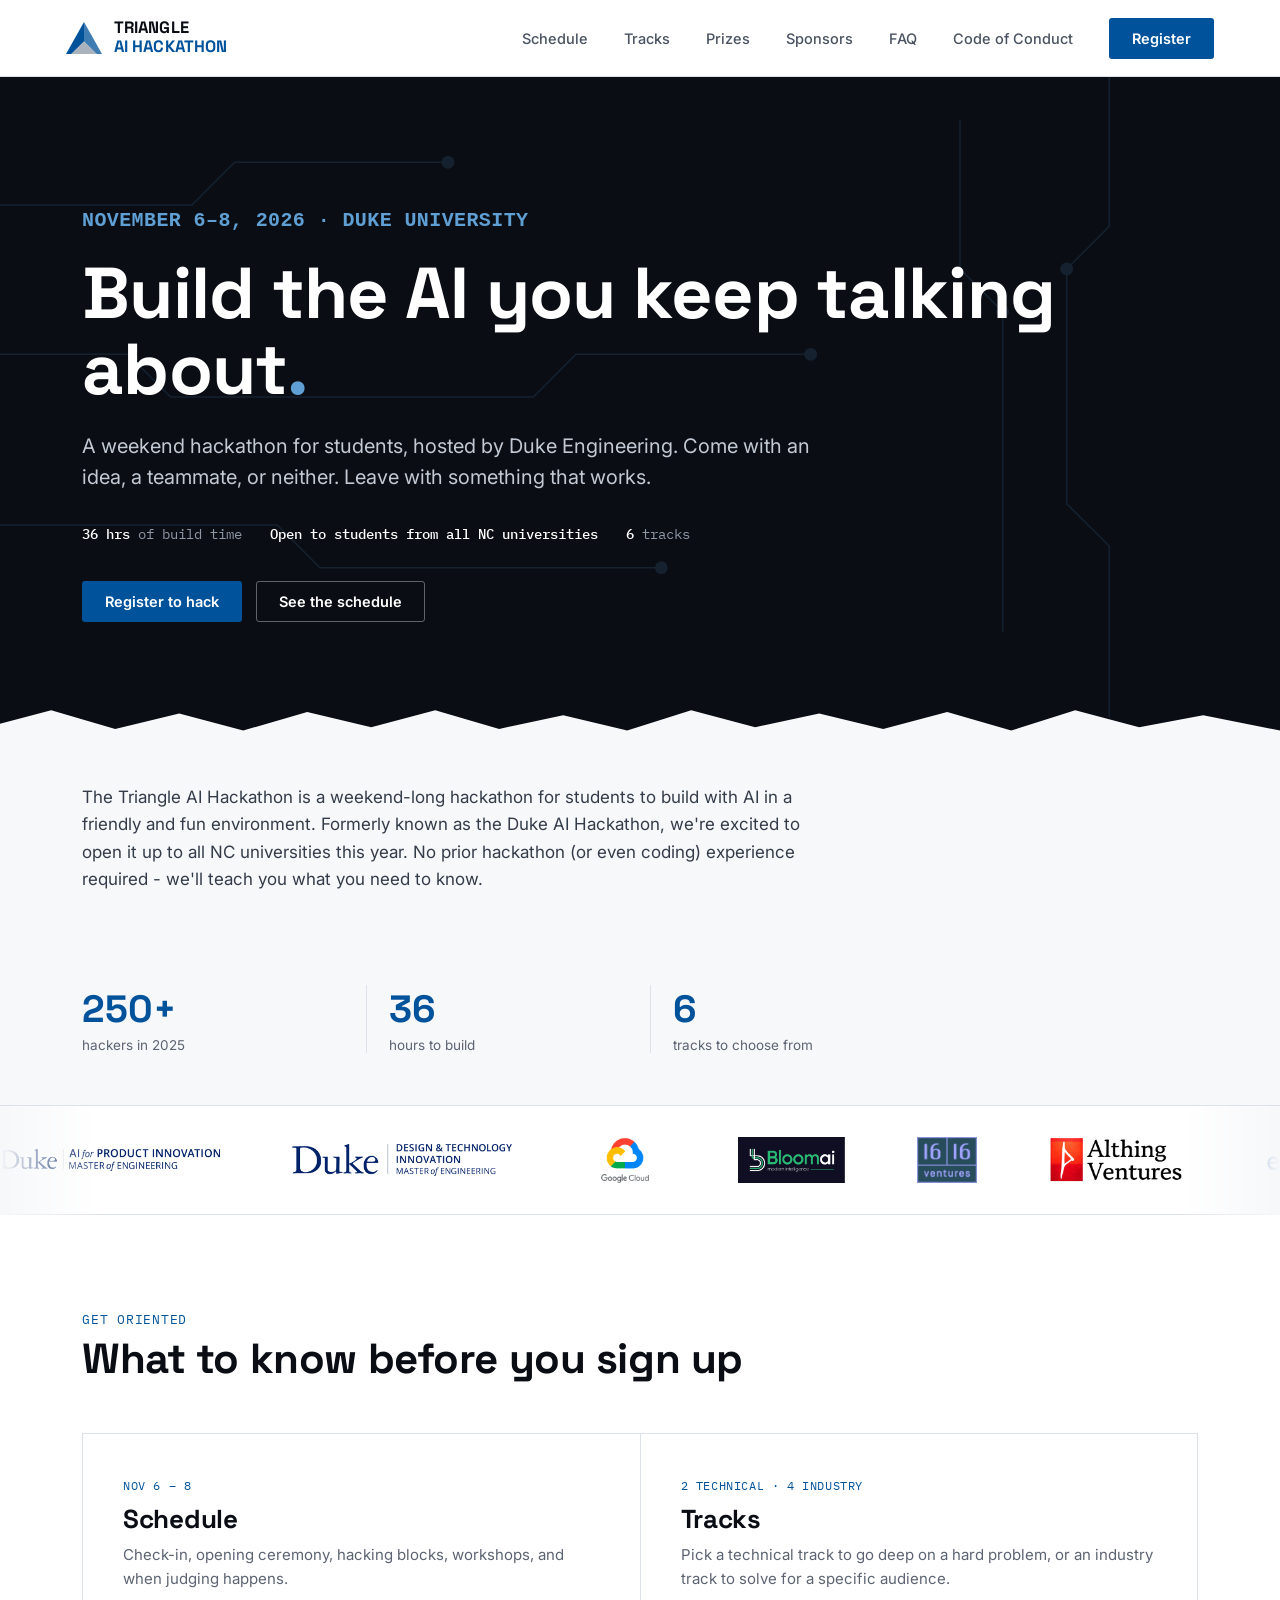
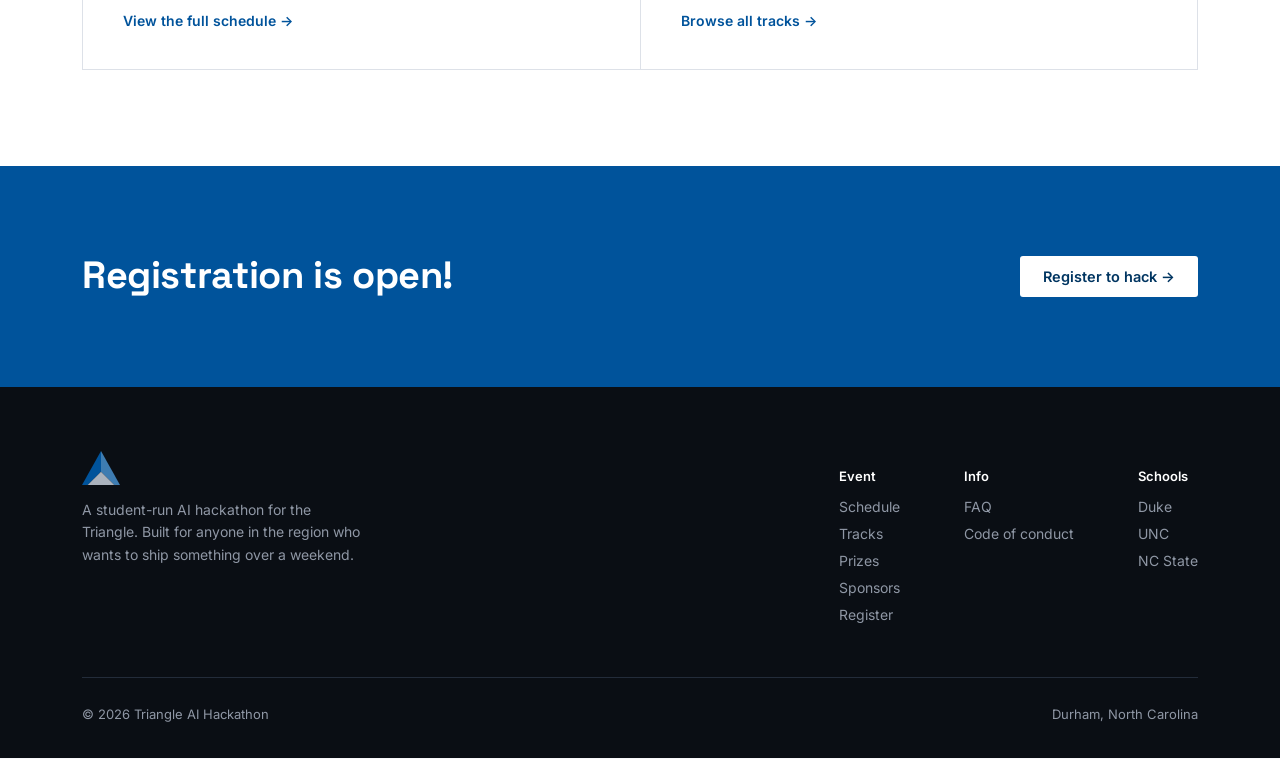
==== commit ab2112ae: "add Thinking Machines credits and the latest sponsor logos Co-authored-by: Cursor <cursoragent@curso" ====
--- a/index.html
+++ b/index.html
@@ -4,6 +4,22 @@
 <meta charset="UTF-8">
 <meta name="viewport" content="width=device-width, initial-scale=1.0">
 <title>Triangle AI Hackathon</title>
+<meta name="application-name" content="Triangle AI Hackathon">
+<meta name="description" content="A weekend hackathon for students across Duke, UNC, and NC State to build with AI, regardless of major or experience level.">
+<link rel="canonical" href="https://triangle-ai-hackathon-site.vercel.app/">
+<meta property="og:site_name" content="Triangle AI Hackathon">
+<meta property="og:title" content="Triangle AI Hackathon">
+<meta property="og:description" content="A weekend hackathon for students across Duke, UNC, and NC State to build with AI, regardless of major or experience level.">
+<meta property="og:url" content="https://triangle-ai-hackathon-site.vercel.app/">
+<meta property="og:type" content="website">
+<script type="application/ld+json">
+{
+  "@context": "https://schema.org",
+  "@type": "WebSite",
+  "name": "Triangle AI Hackathon",
+  "url": "https://triangle-ai-hackathon-site.vercel.app/"
+}
+</script>
 <link rel="preconnect" href="https://fonts.googleapis.com">
 <link rel="preconnect" href="https://fonts.gstatic.com" crossorigin>
 <link href="https://fonts.googleapis.com/css2?family=Space+Grotesk:wght@500;600;700&family=Inter:wght@400;500;600&family=IBM+Plex+Mono:wght@500;700&display=swap" rel="stylesheet">
@@ -50,7 +66,7 @@
     <div class="hero-copy">
       <span class="hero-eyebrow">NOVEMBER 6&ndash;8, 2026 &middot; DUKE UNIVERSITY</span>
       <h1>Build the AI you keep talking about<span class="accent">.</span></h1>
-      <p class="hero-sub">A weekend hackathon for students. Come with an idea, a teammate, or neither. Leave with something that works.</p>
+      <p class="hero-sub">A weekend hackathon for students, hosted by Duke Engineering. Come with an idea, a teammate, or neither. Leave with something that works.</p>
       <div class="hero-meta">
         <span><strong>36 hrs</strong> of build time</span>
         <span><strong>Open to students from all NC universities</strong></span>
@@ -81,20 +97,28 @@
     <div class="ribbon-set">
       <a href="https://masters.pratt.duke.edu/aipi/" target="_blank" rel="noopener"><img src="sponsors/Duke-MEng-AIPI-Logo-RGB-Horizontal-Navy.png" alt="Duke Master of Engineering in AI for Product Innovation"></a>
       <a href="https://masters.pratt.duke.edu/design-technology-innovation/" target="_blank" rel="noopener"><img src="sponsors/Duke-MEng-DTI-Logo-RGB-Horizontal-Navy-768x110.png" alt="Duke Master of Engineering in Design and Technology Innovation"></a>
+      <a href="https://cloud.google.com/" target="_blank" rel="noopener"><img src="sponsors/Google-Cloud-Symbol.png" alt="Google Cloud"></a>
       <a href="https://bloomai.co/" target="_blank" rel="noopener"><img src="sponsors/bloomai.jpg" alt="Bloom AI"></a>
       <a href="https://www.1616ventures.com/" target="_blank" rel="noopener"><img src="sponsors/1616ventures.png" alt="1616 Ventures"></a>
       <a href="https://althingventures.com/" target="_blank" rel="noopener"><img src="sponsors/althing-logo.png" alt="Althing Ventures"></a>
       <a href="https://www.entrinsik.com/" target="_blank" rel="noopener"><img src="sponsors/entrinsik-logo.DRVSsdva.png" alt="Entrinsik"></a>
-      <a href="https://www.unlimited.ai/" target="_blank" rel="noopener"><img src="sponsors/unlimitedai.jpeg" alt="Unlimited AI"></a>
+      <a href="https://www.unlimited.ai/" target="_blank" rel="noopener"><img src="sponsors/2026_Unlimitedai_CombinationMark.png" alt="Unlimited AI"></a>
+      <a href="https://www.sas.com/" target="_blank" rel="noopener"><img src="sponsors/sas-logo-blue.png" alt="SAS"></a>
+      <a href="https://www.decorx.com/" target="_blank" rel="noopener"><img class="ribbon-logo-decorx" src="sponsors/DecorX-Logo.jpg" alt="DecorX"></a>
+      <a href="https://masters.pratt.duke.edu/systems-engineering/" target="_blank" rel="noopener"><img src="sponsors/Duke-MEng-Systems-Logo-RGB-Full-Horizontal-Navy.png" alt="Duke Master of Engineering in Systems Engineering"></a>
     </div>
     <div class="ribbon-set" aria-hidden="true">
       <a href="https://masters.pratt.duke.edu/aipi/" target="_blank" rel="noopener" tabindex="-1"><img src="sponsors/Duke-MEng-AIPI-Logo-RGB-Horizontal-Navy.png" alt=""></a>
       <a href="https://masters.pratt.duke.edu/design-technology-innovation/" target="_blank" rel="noopener" tabindex="-1"><img src="sponsors/Duke-MEng-DTI-Logo-RGB-Horizontal-Navy-768x110.png" alt=""></a>
+      <a href="https://cloud.google.com/" target="_blank" rel="noopener" tabindex="-1"><img src="sponsors/Google-Cloud-Symbol.png" alt=""></a>
       <a href="https://bloomai.co/" target="_blank" rel="noopener" tabindex="-1"><img src="sponsors/bloomai.jpg" alt=""></a>
       <a href="https://www.1616ventures.com/" target="_blank" rel="noopener" tabindex="-1"><img src="sponsors/1616ventures.png" alt=""></a>
       <a href="https://althingventures.com/" target="_blank" rel="noopener" tabindex="-1"><img src="sponsors/althing-logo.png" alt=""></a>
       <a href="https://www.entrinsik.com/" target="_blank" rel="noopener" tabindex="-1"><img src="sponsors/entrinsik-logo.DRVSsdva.png" alt=""></a>
-      <a href="https://www.unlimited.ai/" target="_blank" rel="noopener" tabindex="-1"><img src="sponsors/unlimitedai.jpeg" alt=""></a>
+      <a href="https://www.unlimited.ai/" target="_blank" rel="noopener" tabindex="-1"><img src="sponsors/2026_Unlimitedai_CombinationMark.png" alt=""></a>
+      <a href="https://www.sas.com/" target="_blank" rel="noopener" tabindex="-1"><img src="sponsors/sas-logo-blue.png" alt=""></a>
+      <a href="https://www.decorx.com/" target="_blank" rel="noopener" tabindex="-1"><img class="ribbon-logo-decorx" src="sponsors/DecorX-Logo.jpg" alt=""></a>
+      <a href="https://masters.pratt.duke.edu/systems-engineering/" target="_blank" rel="noopener" tabindex="-1"><img src="sponsors/Duke-MEng-Systems-Logo-RGB-Full-Horizontal-Navy.png" alt=""></a>
     </div>
   </div>
 </section>
--- a/styles.css
+++ b/styles.css
@@ -88,11 +88,12 @@
 
 /* ---------- SPONSOR RIBBON (home) ---------- */
 .logo-ribbon{background:#fff;border-bottom:1px solid var(--line);overflow:hidden;padding:28px 0;-webkit-mask-image:linear-gradient(90deg,transparent,#000 8%,#000 92%,transparent);mask-image:linear-gradient(90deg,transparent,#000 8%,#000 92%,transparent);}
-.ribbon-track{display:flex;width:max-content;animation:ribbon 42s linear infinite;}
+.ribbon-track{display:flex;width:max-content;animation:ribbon 60s linear infinite;}
 .logo-ribbon:hover .ribbon-track{animation-play-state:paused;}
 .ribbon-set{display:flex;align-items:center;gap:72px;padding-right:72px;}
 .ribbon-set a{display:flex;align-items:center;flex:none;height:52px;}
 .ribbon-set img{height:46px;width:auto;max-width:220px;object-fit:contain;}
+.ribbon-set img.ribbon-logo-decorx{width:150px;height:52px;max-width:none;object-fit:cover;object-position:center;}
 @keyframes ribbon{from{transform:translateX(0);}to{transform:translateX(-50%);}}
 @media (prefers-reduced-motion:reduce){
   .ribbon-track{animation:none;}
@@ -171,6 +172,7 @@
 .sponsor-card{background:#fff;border:1px solid var(--line);min-height:180px;display:flex;align-items:center;justify-content:center;padding:36px 32px;}
 .sponsor-card:hover{background:var(--paper);}
 .sponsor-card img{width:100%;height:84px;object-fit:contain;}
+.sponsor-card img.sponsor-logo-decorx{object-fit:cover;object-position:center;}
 
 /* ---------- FAQ ---------- */
 .faq-list{border-top:1px solid var(--line);}
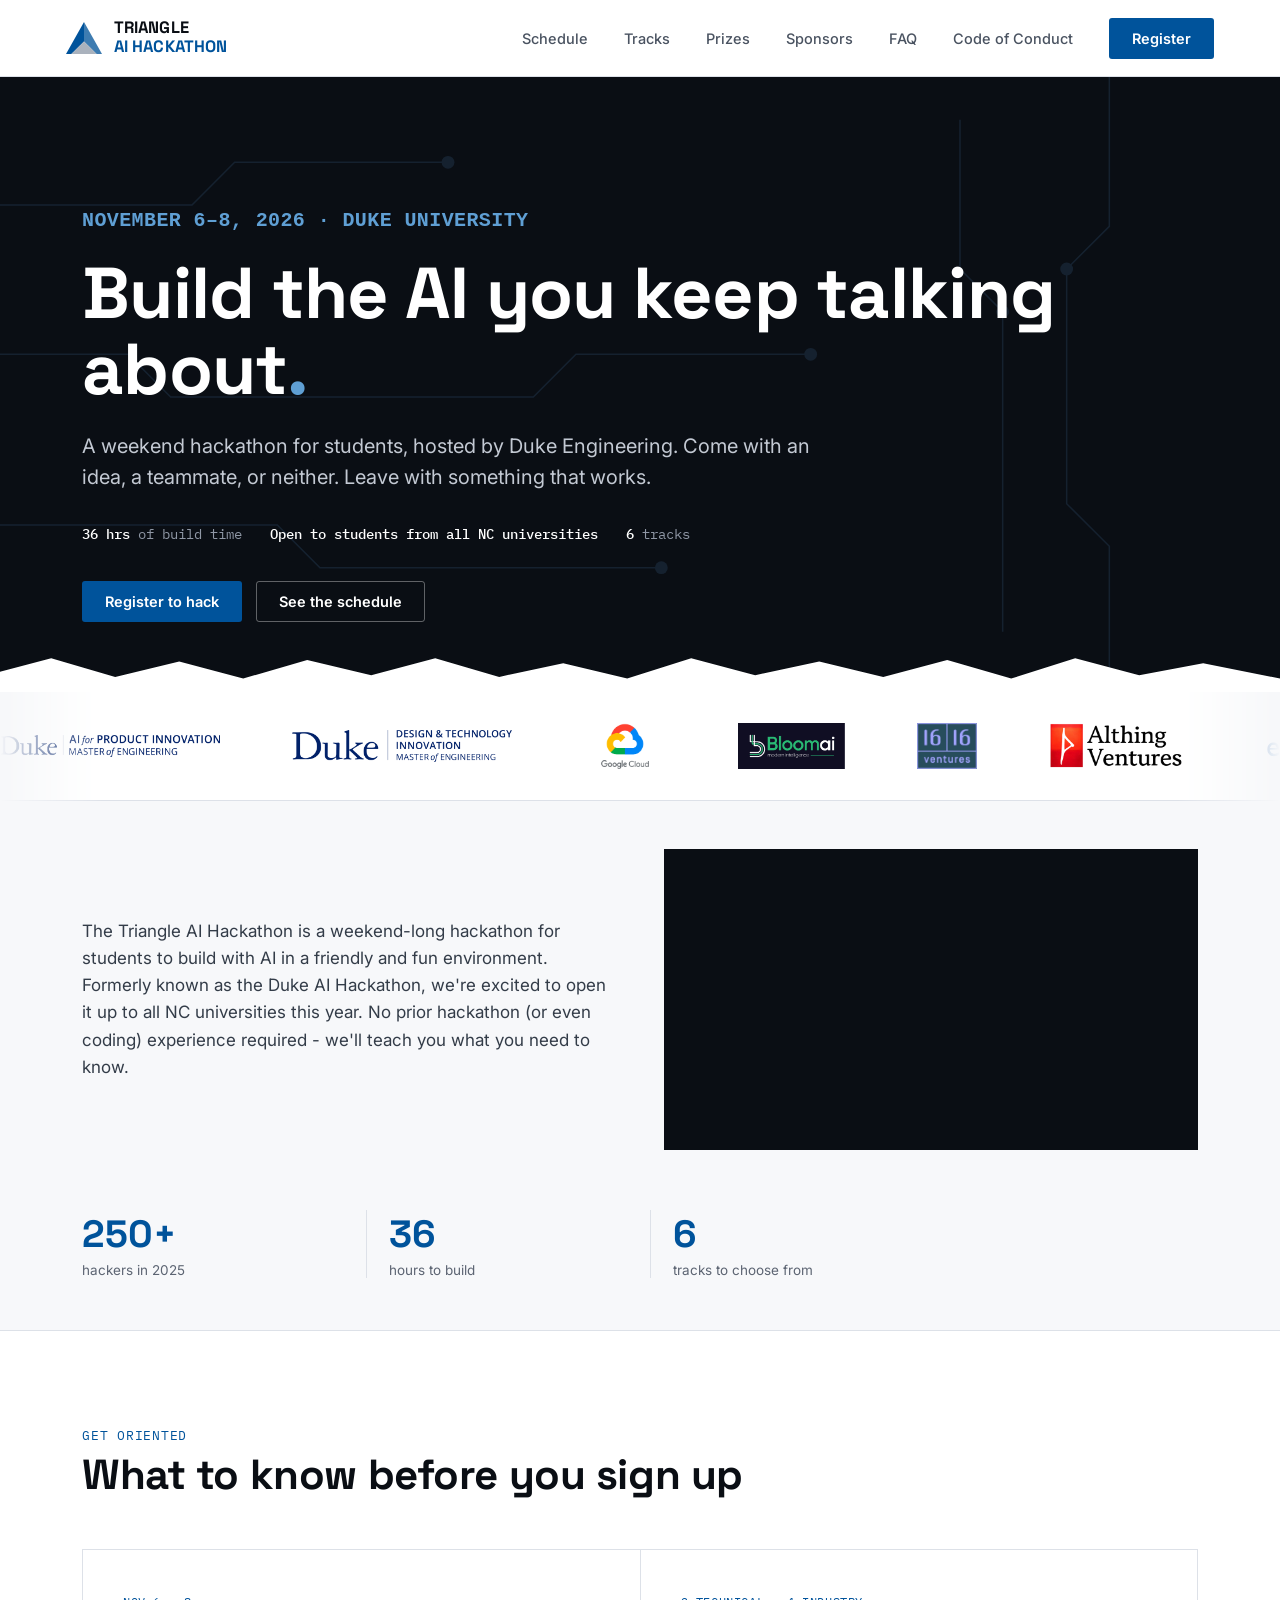
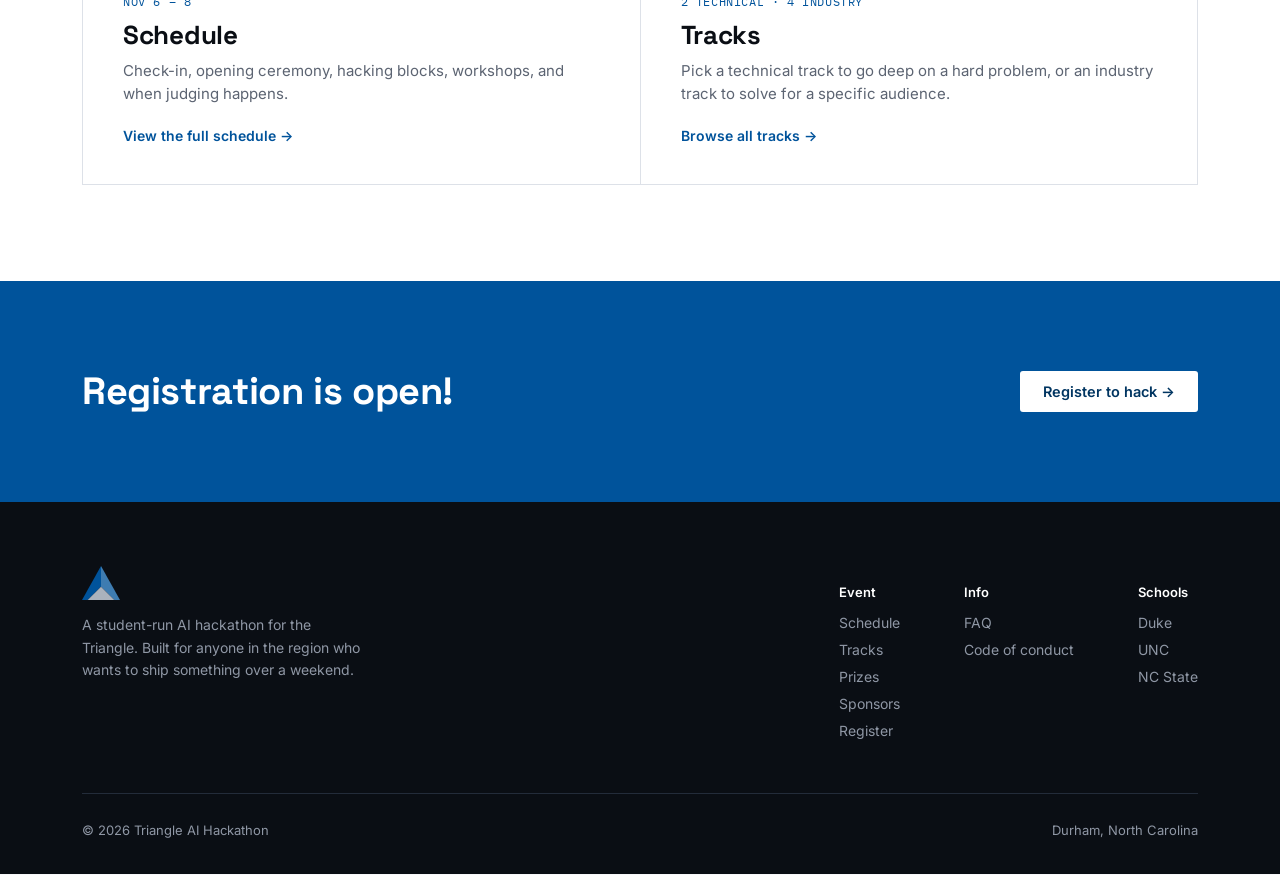
==== commit 228206d6: "move the sponsor ribbon up and add the homepage video Co-authored-by: Cursor <cursoragent@cursor.com" ====
--- a/index.html
+++ b/index.html
@@ -81,17 +81,6 @@
   <span class="jagged"></span>
 </section>
 
-<section class="stats">
-  <div class="wrap">
-    <p class="about-line">The Triangle AI Hackathon is a weekend-long hackathon for students to build with AI in a friendly and fun environment. Formerly known as the Duke AI Hackathon, we're excited to open it up to all NC universities this year. No prior hackathon (or even coding) experience required - we'll teach you what you need to know.</p>
-    <div class="stats-row">
-      <div class="stat"><div class="num">250+</div><div class="label">hackers in 2025</div></div>
-      <div class="stat"><div class="num">36</div><div class="label">hours to build</div></div>
-      <div class="stat"><div class="num">6</div><div class="label">tracks to choose from</div></div>
-    </div>
-  </div>
-</section>
-
 <section class="logo-ribbon" aria-label="Sponsors">
   <div class="ribbon-track">
     <div class="ribbon-set">
@@ -123,6 +112,22 @@
   </div>
 </section>
 
+<section class="stats">
+  <div class="wrap">
+    <div class="about-split">
+      <p class="about-line">The Triangle AI Hackathon is a weekend-long hackathon for students to build with AI in a friendly and fun environment. Formerly known as the Duke AI Hackathon, we're excited to open it up to all NC universities this year. No prior hackathon (or even coding) experience required - we'll teach you what you need to know.</p>
+      <div class="about-video">
+        <iframe src="https://www.youtube.com/embed/Cv9K8id_tyU?start=4" title="Triangle AI Hackathon" allow="accelerometer; autoplay; clipboard-write; encrypted-media; gyroscope; picture-in-picture; web-share" referrerpolicy="strict-origin-when-cross-origin" allowfullscreen></iframe>
+      </div>
+    </div>
+    <div class="stats-row">
+      <div class="stat"><div class="num">250+</div><div class="label">hackers in 2025</div></div>
+      <div class="stat"><div class="num">36</div><div class="label">hours to build</div></div>
+      <div class="stat"><div class="num">6</div><div class="label">tracks to choose from</div></div>
+    </div>
+  </div>
+</section>
+
 <section class="teasers">
   <div class="wrap">
     <div class="section-head">
--- a/styles.css
+++ b/styles.css
@@ -66,15 +66,15 @@
 .hero-circuit{position:absolute;inset:0;opacity:0.16;pointer-events:none;}
 .hero-grid{position:relative;z-index:2;}
 .hero-copy{max-width:1000px;}
-.hero-eyebrow{font-family:var(--mono);font-weight:700;font-size:20px;color:var(--blue-soft);letter-spacing:0.02em;margin-bottom:40px;}
+.hero-eyebrow{font-family:var(--mono);font-weight:700;font-size:20px;color:var(--blue-soft);letter-spacing:0.02em;margin-bottom:28px;}
 .hero h1{font-size:clamp(48px, 6.4vw, 72px);font-weight:700;color:#fff;margin-top:24px;}
 .hero h1 .accent{color:var(--blue-soft);}
 .hero-sub{font-size:20px;color:#c3c9d3;max-width:760px;margin-top:24px;line-height:1.55;}
 .hero-meta{display:flex;gap:28px;flex-wrap:wrap;margin-top:32px;font-family:var(--mono);font-size:13.5px;color:#8f97a5;}
 .hero-meta strong{color:#fff;font-weight:500;}
-.hero-actions{display:flex;gap:14px;margin-top:38px;padding-bottom:88px;flex-wrap:wrap;}
-
-.jagged{display:block;width:100%;height:34px;background:var(--paper);clip-path:polygon(0% 100%,0% 40%,4% 0%,9% 55%,14% 10%,19% 60%,24% 5%,29% 50%,34% 0%,39% 55%,44% 15%,49% 60%,54% 0%,59% 50%,64% 10%,69% 55%,74% 5%,79% 60%,84% 0%,89% 50%,94% 15%,100% 60%,100% 100%);}
+.hero-actions{display:flex;gap:14px;margin-top:38px;padding-bottom:36px;flex-wrap:wrap;}
+
+.jagged{display:block;width:100%;height:34px;background:#fff;clip-path:polygon(0% 100%,0% 40%,4% 0%,9% 55%,14% 10%,19% 60%,24% 5%,29% 50%,34% 0%,39% 55%,44% 15%,49% 60%,54% 0%,59% 50%,64% 10%,69% 55%,74% 5%,79% 60%,84% 0%,89% 50%,94% 15%,100% 60%,100% 100%);}
 .jagged.on-ink{background:var(--ink);}
 
 /* ---------- STATS STRIP ---------- */
@@ -84,7 +84,10 @@
 .stat:first-child{border-left:none;padding-left:0;}
 .stat .num{font-family:var(--display);font-size:38px;font-weight:700;color:var(--blue);}
 .stat .label{font-size:13.5px;color:#5c6472;margin-top:4px;}
-.about-line{max-width:760px;font-size:17px;color:#333c48;line-height:1.6;padding:40px 0 40px;}
+.about-split{display:grid;grid-template-columns:minmax(0,1fr) minmax(0,1fr);gap:48px;align-items:center;padding:48px 0 8px;}
+.about-line{font-size:17px;color:#333c48;line-height:1.6;}
+.about-video{position:relative;aspect-ratio:16/9;background:var(--ink);}
+.about-video iframe{position:absolute;inset:0;width:100%;height:100%;border:0;}
 
 /* ---------- SPONSOR RIBBON (home) ---------- */
 .logo-ribbon{background:#fff;border-bottom:1px solid var(--line);overflow:hidden;padding:28px 0;-webkit-mask-image:linear-gradient(90deg,transparent,#000 8%,#000 92%,transparent);mask-image:linear-gradient(90deg,transparent,#000 8%,#000 92%,transparent);}
@@ -212,6 +215,7 @@
 @media (max-width: 860px){
   nav.links{display:none;}
   .stats-row{grid-template-columns:repeat(2,1fr);}
+  .about-split{grid-template-columns:1fr;gap:28px;}
   .stat:nth-child(3){border-left:none;padding-left:0;}
   .teaser-grid{grid-template-columns:1fr;}
   .track-featured{grid-template-columns:1fr;}
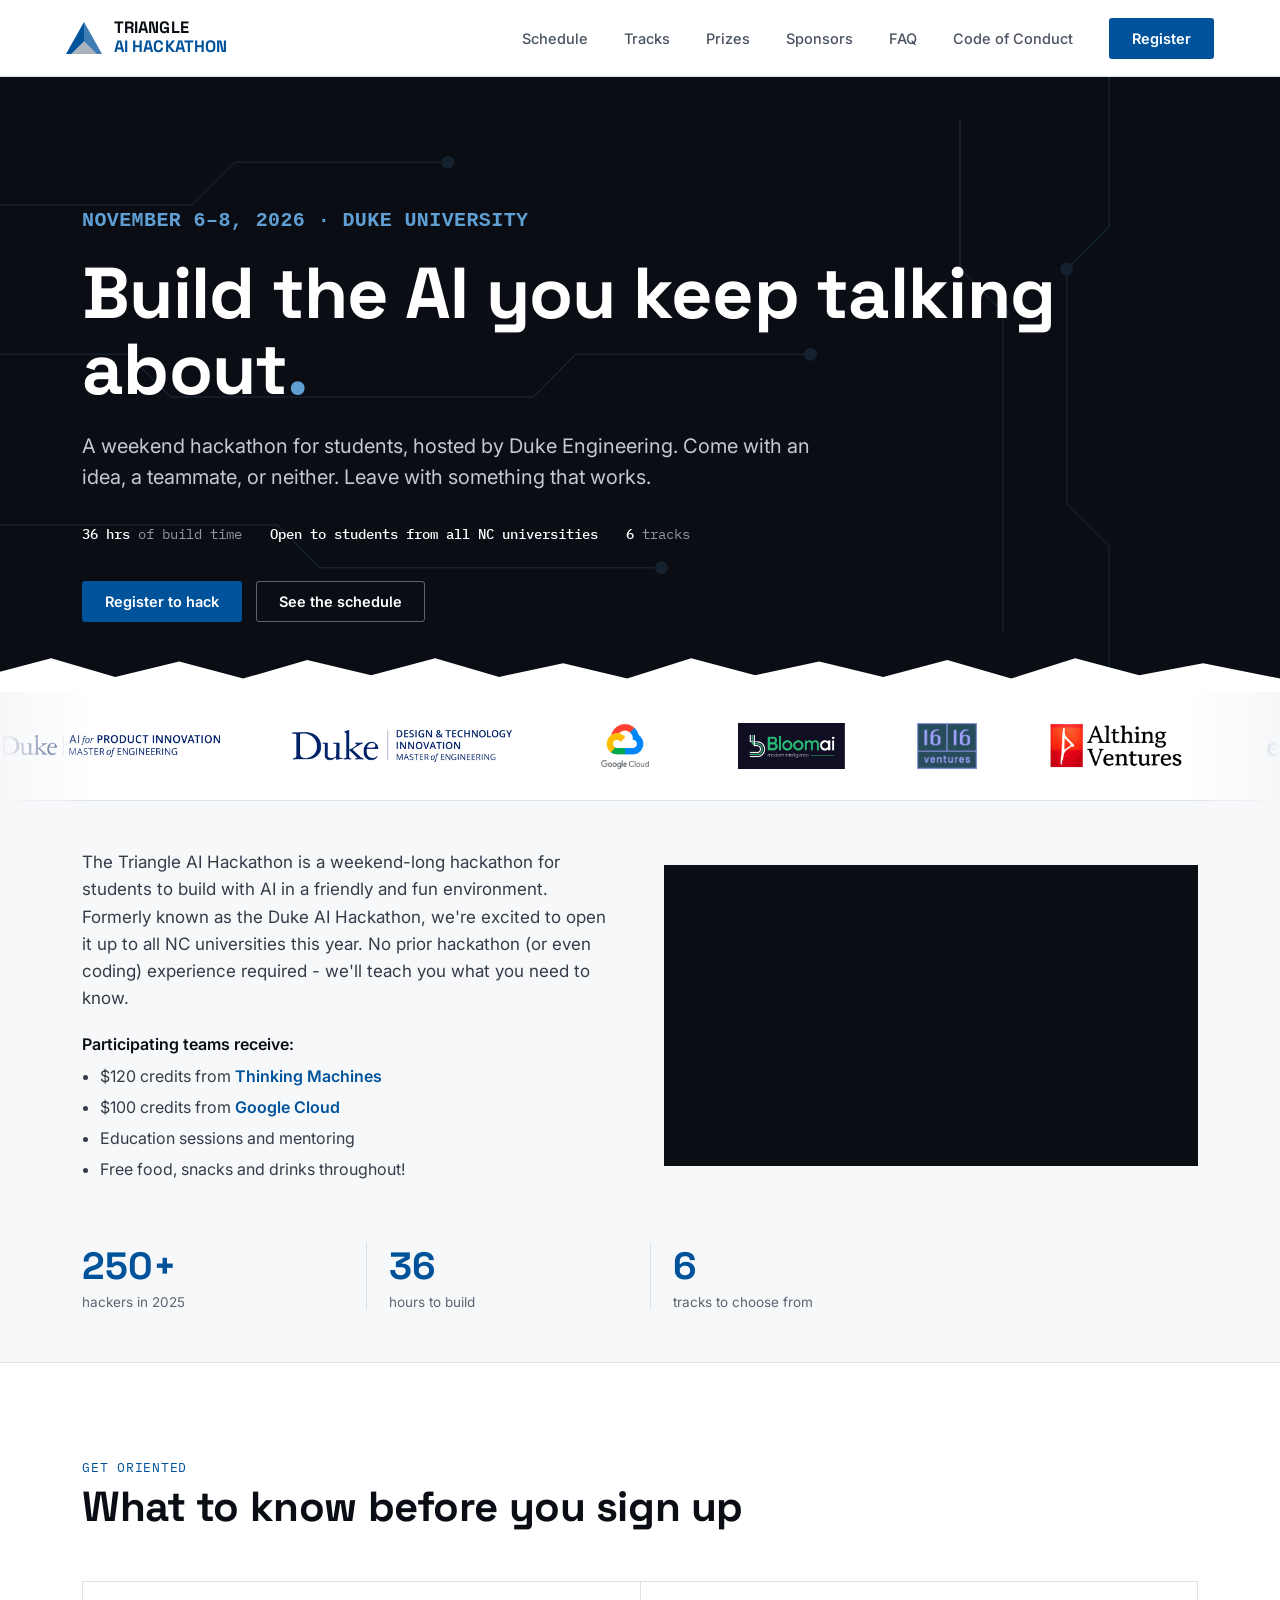
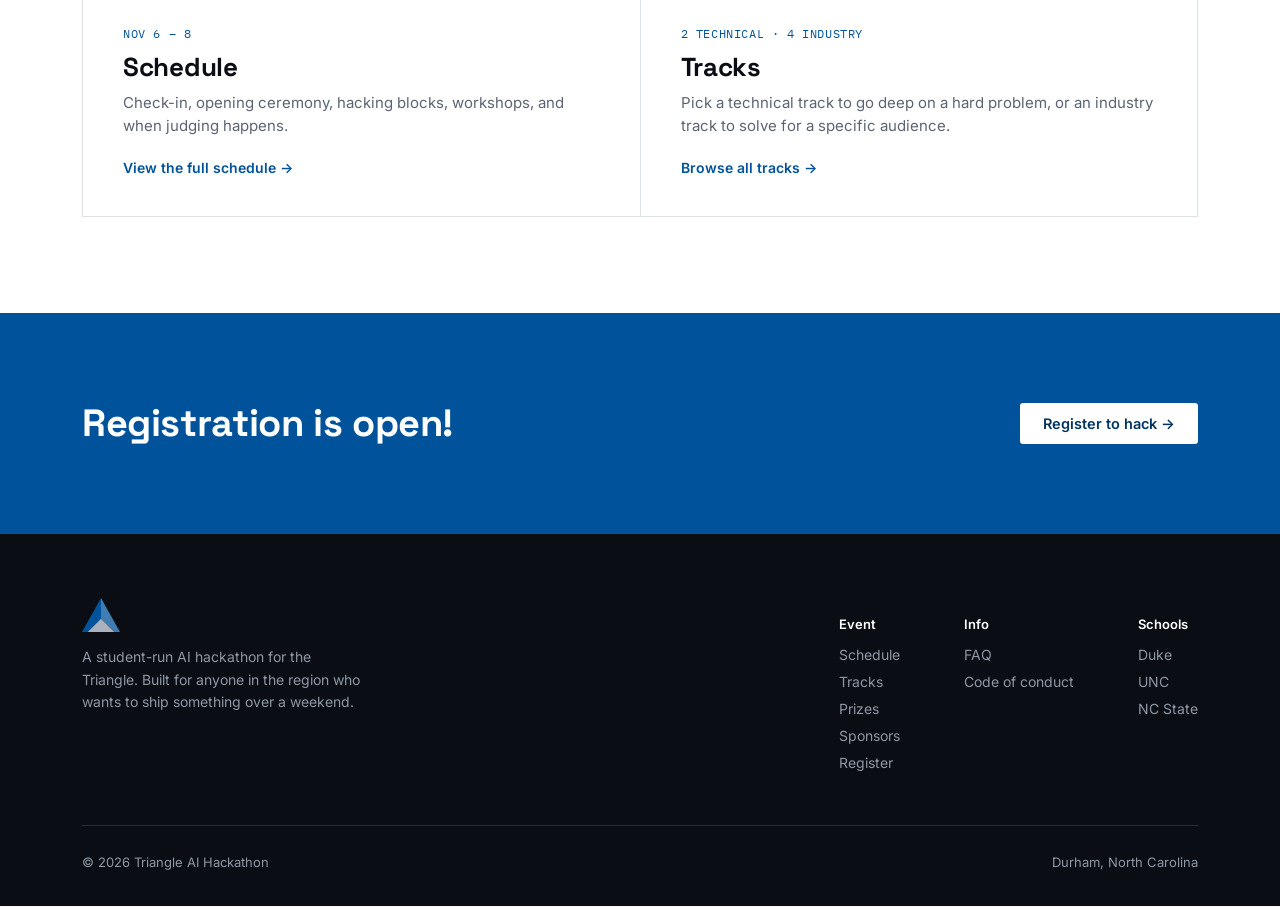
==== commit 74cf5c56: "add team perks, the Saturday coffee cart, and the event flyer Co-authored-by: Cursor <cursoragent@cu" ====
--- a/index.html
+++ b/index.html
@@ -115,7 +115,18 @@
 <section class="stats">
   <div class="wrap">
     <div class="about-split">
-      <p class="about-line">The Triangle AI Hackathon is a weekend-long hackathon for students to build with AI in a friendly and fun environment. Formerly known as the Duke AI Hackathon, we're excited to open it up to all NC universities this year. No prior hackathon (or even coding) experience required - we'll teach you what you need to know.</p>
+      <div class="about-copy">
+        <p class="about-line">The Triangle AI Hackathon is a weekend-long hackathon for students to build with AI in a friendly and fun environment. Formerly known as the Duke AI Hackathon, we're excited to open it up to all NC universities this year. No prior hackathon (or even coding) experience required - we'll teach you what you need to know.</p>
+        <div class="about-perks">
+          <p>Participating teams receive:</p>
+          <ul>
+            <li>$120 credits from <a href="https://thinkingmachines.ai/" target="_blank" rel="noopener">Thinking Machines</a></li>
+            <li>$100 credits from <a href="https://cloud.google.com/" target="_blank" rel="noopener">Google Cloud</a></li>
+            <li>Education sessions and mentoring</li>
+            <li>Free food, snacks and drinks throughout!</li>
+          </ul>
+        </div>
+      </div>
       <div class="about-video">
         <iframe src="https://www.youtube.com/embed/Cv9K8id_tyU?start=4" title="Triangle AI Hackathon" allow="accelerometer; autoplay; clipboard-write; encrypted-media; gyroscope; picture-in-picture; web-share" referrerpolicy="strict-origin-when-cross-origin" allowfullscreen></iframe>
       </div>
--- a/styles.css
+++ b/styles.css
@@ -85,7 +85,13 @@
 .stat .num{font-family:var(--display);font-size:38px;font-weight:700;color:var(--blue);}
 .stat .label{font-size:13.5px;color:#5c6472;margin-top:4px;}
 .about-split{display:grid;grid-template-columns:minmax(0,1fr) minmax(0,1fr);gap:48px;align-items:center;padding:48px 0 8px;}
+.about-copy{display:flex;flex-direction:column;gap:22px;}
 .about-line{font-size:17px;color:#333c48;line-height:1.6;}
+.about-perks p{font-weight:600;font-size:16px;color:var(--ink);}
+.about-perks ul{margin:10px 0 0;padding-left:1.15em;color:#333c48;font-size:16px;line-height:1.55;}
+.about-perks li+li{margin-top:6px;}
+.about-perks a{color:var(--blue);font-weight:600;}
+.about-perks a:hover{text-decoration:underline;}
 .about-video{position:relative;aspect-ratio:16/9;background:var(--ink);}
 .about-video iframe{position:absolute;inset:0;width:100%;height:100%;border:0;}
 
@@ -132,6 +138,7 @@
 .timeline{border-top:1px solid var(--line);}
 .t-row{display:grid;grid-template-columns:120px 1fr;gap:24px;padding:22px 0;border-bottom:1px solid var(--line);}
 .t-time{font-family:var(--mono);font-size:13.5px;color:var(--blue);padding-top:2px;}
+.t-time-end{display:block;margin-top:2px;}
 .t-title{font-weight:600;font-size:16px;}
 .t-desc{color:#5c6472;font-size:14.5px;margin-top:4px;line-height:1.5;}
 
@@ -175,7 +182,9 @@
 .sponsor-card{background:#fff;border:1px solid var(--line);min-height:180px;display:flex;align-items:center;justify-content:center;padding:36px 32px;}
 .sponsor-card:hover{background:var(--paper);}
 .sponsor-card img{width:100%;height:84px;object-fit:contain;}
+.sponsor-card img.sponsor-logo-sas{width:auto;height:65px;}
 .sponsor-card img.sponsor-logo-decorx{object-fit:cover;object-position:center;}
+.sponsor-card img.sponsor-logo-steamedclaw{width:85%;object-fit:contain;}
 
 /* ---------- FAQ ---------- */
 .faq-list{border-top:1px solid var(--line);}
